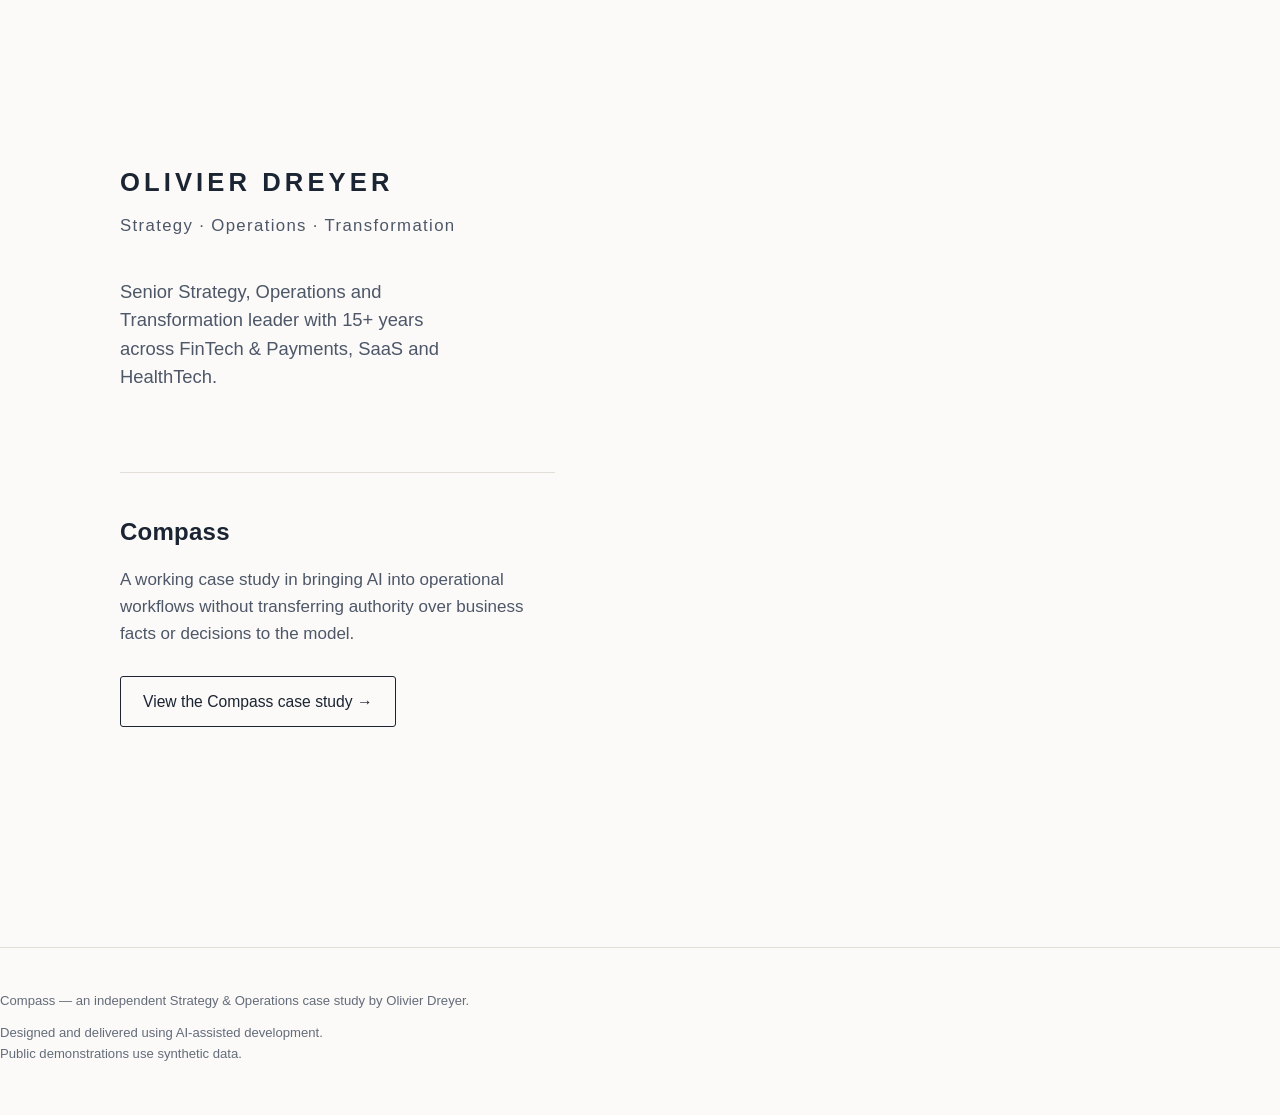
==== index.html @ e80fda0a "Publish initial Olivier Dreyer professional site Adds the publication-ready static professional site" ====
<!DOCTYPE html>
<html lang="en">
<head>
<meta charset="utf-8">
<meta name="viewport" content="width=device-width, initial-scale=1">
<meta name="robots" content="noindex, nofollow, noarchive">
<title>Olivier Dreyer | Strategy, Operations &amp; Transformation</title>
<meta name="description" content="Senior Strategy, Operations and Transformation leader with 15+ years across FinTech &amp; Payments, SaaS and HealthTech.">
<link rel="stylesheet" href="assets/css/site.css">
</head>
<body>

<a class="skip-link" href="#main">Skip to main content</a>

<main id="main" class="page">

  <section class="intro-block">
    <h1 class="identity-name">Olivier Dreyer</h1>
    <p class="identity-role">Strategy &middot; Operations &middot; Transformation</p>
    <p class="intro-line">
      Senior Strategy, Operations and Transformation leader with 15+ years across
      FinTech &amp; Payments, SaaS and HealthTech.
    </p>
  </section>

  <section class="case-link-block">
    <h2 class="case-link-title">Compass</h2>
    <p class="case-link-note">
      A working case study in bringing AI into operational workflows without
      transferring authority over business facts or decisions to the model.
    </p>
    <p class="case-link-action">
      <a class="button-link" href="/compass/">View the Compass case study &rarr;</a>
    </p>
  </section>

</main>

<footer class="site-footer">
  <div class="site-footer-inner">
    <p>Compass &mdash; an independent Strategy &amp; Operations case study by Olivier Dreyer.</p>
    <p>Designed and delivered using AI-assisted development.<br>Public demonstrations use synthetic data.</p>
  </div>
</footer>

</body>
</html>
---- assets/css/site.css ----
/* ==========================================================================
   Olivier Dreyer — professional site
   Static CSS only. System fonts, no external resources, no animation.
   ========================================================================== */

:root {
  --paper: #fbfaf8;
  --paper-soft: #f4f2ee;
  --ink: #1b2432;
  --ink-soft: #4d5768;
  /* Darkened from #6f7887 to clear WCAG AA (4.5:1) against --paper.
     It carries small body text: disclosures, counts and quiet annotations. */
  --ink-faint: #646c7a;
  --line: #e3dfd8;
  --line-strong: #cfc9bf;

  --blue: #2f5d8f;
  --blue-soft: #eaf0f7;
  --green: #2f6b52;
  --warm: #8a5a33;

  --focus: #1b2432;
  --shell: 1120px;
  --gutter: 40px;
}

*,
*::before,
*::after { box-sizing: border-box; }

html { -webkit-text-size-adjust: 100%; }

body {
  margin: 0;
  background: var(--paper);
  color: var(--ink);
  font-family: -apple-system, BlinkMacSystemFont, "Segoe UI", Roboto,
    "Helvetica Neue", Arial, "Noto Sans", sans-serif;
  font-size: 17px;
  line-height: 1.6;
  -webkit-font-smoothing: antialiased;
  text-rendering: optimizeLegibility;
}

.shell {
  max-width: var(--shell);
  margin: 0 auto;
  padding: 0 var(--gutter);
}

/* ---------- Accessibility helpers --------------------------------------- */

.skip-link {
  position: absolute;
  left: -9999px;
  top: 0;
  background: var(--ink);
  color: #fff;
  padding: 12px 18px;
  text-decoration: none;
  font-size: 0.9rem;
  z-index: 10;
}

.skip-link:focus { left: 0; }

:focus-visible {
  outline: 2px solid var(--focus);
  outline-offset: 3px;
}

@media (prefers-reduced-motion: reduce) {
  *,
  *::before,
  *::after {
    animation-duration: 0.001ms !important;
    animation-iteration-count: 1 !important;
    transition-duration: 0.001ms !important;
    scroll-behavior: auto !important;
  }
}
/* ---------- Root page ---------------------------------------------------- */

/* Root page. The h1 carries the name; the role line sits beneath it. */
.identity-name {
  margin: 0;
  font-size: 1.6rem;
  font-weight: 600;
  letter-spacing: 0.16em;
  text-transform: uppercase;
}

.identity-role {
  margin: 0.6rem 0 0;
  font-size: 1.05rem;
  font-weight: 400;
  letter-spacing: 0.08em;
  color: var(--ink-soft);
}

.intro-line {
  margin: 2.4rem 0 0;
  max-width: 34ch;
  font-size: 1.15rem;
  line-height: 1.55;
  color: var(--ink-soft);
}

.page {
  max-width: var(--shell);
  margin: 0 auto;
  padding: 18vh var(--gutter) 12vh;
}

.case-link-block {
  margin-top: 5rem;
  padding-top: 2.5rem;
  border-top: 1px solid var(--line);
  max-width: 46ch;
}

.case-link-title {
  margin: 0;
  font-size: 1.5rem;
  font-weight: 600;
  letter-spacing: 0.01em;
}

.case-link-note {
  margin: 0.9rem 0 0;
  color: var(--ink-soft);
}

.case-link-action { margin: 1.8rem 0 0; }

.button-link {
  display: inline-block;
  padding: 12px 22px;
  border: 1px solid var(--ink);
  border-radius: 3px;
  color: var(--ink);
  background: transparent;
  font-size: 0.98rem;
  font-weight: 500;
  text-decoration: none;
}

.button-link:hover {
  background: var(--ink);
  color: #fff;
}

/* ---------- 404 ------------------------------------------------------------ */

.notfound {
  max-width: 44ch;
}

.notfound-heading {
  margin: 0;
  font-size: 1.6rem;
  font-weight: 600;
  letter-spacing: 0.01em;
}

.notfound-text {
  margin: 1rem 0 0;
  color: var(--ink-soft);
}

.notfound-action { margin: 2.2rem 0 0; }

/* ---------- Compass: masthead ------------------------------------------- */

.masthead { padding: 2.3rem 0 0; }

.masthead-name {
  margin: 0;
  font-size: 1.05rem;
  font-weight: 600;
  letter-spacing: 0.22em;
  text-transform: uppercase;
}

.masthead-role {
  margin: 0.55rem 0 0;
  font-size: 0.82rem;
  font-weight: 500;
  letter-spacing: 0.18em;
  text-transform: uppercase;
  color: var(--ink-faint);
}

/* ---------- Compass: hero ------------------------------------------------ */

.hero {
  padding: 3rem 0 3rem;
  border-bottom: 1px solid var(--line);
  max-width: 60rem;
}

.hero-heading {
  margin: 0;
  font-size: clamp(2.05rem, 4.6vw, 3.35rem);
  line-height: 1.12;
  font-weight: 600;
  letter-spacing: -0.015em;
}

.hero-heading-line { display: block; }

.hero-intro {
  margin: 1.5rem 0 0;
  max-width: 44ch;
  font-size: 1.12rem;
  line-height: 1.65;
  color: var(--ink-soft);
}

.hero-credential {
  margin: 1.15rem 0 0;
  font-size: 0.92rem;
  letter-spacing: 0.02em;
  color: var(--ink-faint);
}

/* ---------- Section headings -------------------------------------------- */

.section-heading {
  margin: 0 0 1.8rem;
  font-size: 0.78rem;
  font-weight: 600;
  letter-spacing: 0.2em;
  text-transform: uppercase;
  color: var(--ink-faint);
}

/* ---------- Operating model --------------------------------------------- */

.model { padding: 2.8rem 0 0; }

.flow {
  list-style: none;
  margin: 0;
  padding: 0;
  display: grid;
  grid-template-columns: 1fr auto 1fr auto 1fr auto 1fr;
  align-items: start;
  gap: 0 1.4rem;
}

.flow-stage {
  border-top: 2px solid var(--line-strong);
  padding-top: 1.6rem;
}

.flow-stage[data-tone="evidence"] { border-top-color: var(--blue); }
.flow-stage[data-tone="action"]    { border-top-color: var(--green); }
.flow-stage[data-tone="human"]     { border-top-color: var(--warm); }

.flow-icon {
  display: block;
  height: 30px;
  color: var(--ink-soft);
}

.flow-stage[data-tone="evidence"] .flow-icon,
.flow-stage[data-tone="ai"] .flow-icon { color: var(--blue); }
.flow-stage[data-tone="human"] .flow-icon { color: var(--warm); }
.flow-stage[data-tone="action"] .flow-icon { color: var(--green); }

.flow-arrow {
  align-self: start;
  padding-top: 1.72rem;
  color: var(--line-strong);
  display: flex;
}

.flow-name {
  margin: 0.9rem 0 0;
  font-size: 1.02rem;
  font-weight: 600;
  letter-spacing: 0.01em;
}

.flow-text {
  margin: 0.4rem 0 0;
  font-size: 0.92rem;
  line-height: 1.5;
  color: var(--ink-soft);
  max-width: 22ch;
}

.model-note {
  margin: 2.6rem 0 0;
  padding-top: 1.4rem;
  border-top: 1px solid var(--line);
  font-size: 0.95rem;
  color: var(--ink-soft);
  max-width: 56ch;
}

/* ---------- Proof signals ----------------------------------------------- */

.proof { padding: 4.6rem 0 0; }

.proof-list {
  list-style: none;
  margin: 0;
  padding: 0;
  display: grid;
  grid-template-columns: repeat(3, 1fr);
  gap: 0 2.6rem;
}

/* Fine rule per column, not a card. Evidence, not features. */
.proof-item {
  border-top: 1px solid var(--line-strong);
  padding-top: 1.2rem;
}

.proof-name {
  margin: 0;
  font-size: 1.02rem;
  font-weight: 600;
  letter-spacing: 0.01em;
}

.proof-text {
  margin: 0.55rem 0 0;
  font-size: 0.93rem;
  line-height: 1.55;
  color: var(--ink-soft);
  max-width: 30ch;
}

/* ---------- Governance callout ------------------------------------------ */

/* First substantial block after the operating model: concrete evidence,
   ahead of the abstract summary. */
.governance { padding: 4.2rem 0 0; }

/* Executive callout: quiet blue-tinted panel with a fine left rule.
   Deliberately not styled as an alert, warning or error state. */
.governance-quote {
  margin: 0;
  padding: 1.9rem 2.1rem;
  background: var(--blue-soft);
  border-left: 2px solid var(--blue);
  border-radius: 0 3px 3px 0;
  max-width: 58rem;
}

.governance-quote p {
  margin: 0;
  font-size: 1.16rem;
  line-height: 1.55;
  font-weight: 500;
  color: var(--ink);
}

.governance-note {
  margin: 1.1rem 0 0;
  padding-left: 2.2rem;
  font-size: 0.9rem;
  color: var(--ink-soft);
  max-width: 58ch;
}

/* ---------- CTA ------------------------------------------------------------ */

/* Quiet finish to the sequence. No heading, no button. */
.cta { padding: 4rem 0 0; }

.cta-action { margin: 0; }

/* Understated invitation to read on. Not a product call to action. */
.text-link {
  color: var(--ink);
  font-size: 1.06rem;
  font-weight: 500;
  text-decoration: underline;
  text-decoration-color: var(--line-strong);
  text-underline-offset: 6px;
  text-decoration-thickness: 1px;
}

.text-link:hover {
  text-decoration-color: var(--ink);
}

.text-link:focus-visible {
  outline: 2px solid var(--focus);
  outline-offset: 4px;
}

/* ---------- Case study: shared ------------------------------------------- */

.case-study {
  margin: 5rem 0 0;
  padding-top: 3.4rem;
  border-top: 1px solid var(--line);
  scroll-margin-top: 2rem;
}

.case-intro { max-width: 60ch; }

.case-intro .section-heading { margin-bottom: 1.4rem; }

.case-intro-text {
  margin: 0;
  font-size: 1.02rem;
  line-height: 1.65;
  color: var(--ink-soft);
}

.story { padding: 5.5rem 0 0; }

.story-intro {
  margin: 0 0 3rem;
  max-width: 66ch;
  font-size: 1.06rem;
  line-height: 1.65;
  color: var(--ink-soft);
}

.story-closing {
  margin: 3rem 0 0;
  padding-top: 1.8rem;
  border-top: 1px solid var(--line);
  max-width: 60ch;
  font-size: 1.08rem;
  line-height: 1.6;
  font-weight: 500;
}

/* Small, quiet provenance note. Deliberately understated. */
.disclosure {
  margin: 1.6rem 0 0;
  font-size: 0.82rem;
  line-height: 1.55;
  color: var(--ink-faint);
  max-width: 56ch;
}

.caveat {
  margin: 3rem 0 0;
  padding-left: 1.1rem;
  border-left: 2px solid var(--line-strong);
  font-size: 0.92rem;
  line-height: 1.6;
  color: var(--ink-soft);
  max-width: 62ch;
}

/* ---------- Story 1: four-stage journey ---------------------------------- */

.journey {
  list-style: none;
  margin: 0;
  padding: 0;
  display: grid;
  grid-template-columns: repeat(4, 1fr);
  gap: 0 1.9rem;
}

.journey-stage {
  border-top: 2px solid var(--line-strong);
  padding-top: 1.3rem;
}

.journey-stage[data-tone="system"]   { border-top-color: var(--line-strong); }
.journey-stage[data-tone="ai"]       { border-top-color: var(--blue); }
.journey-stage[data-tone="human"]    { border-top-color: var(--warm); }
.journey-stage[data-tone="governed"] { border-top-color: var(--green); }

.journey-name {
  margin: 0;
  font-size: 1rem;
  font-weight: 600;
  letter-spacing: 0.01em;
}

.journey-stage[data-tone="ai"] .journey-name       { color: var(--blue); }
.journey-stage[data-tone="human"] .journey-name    { color: var(--warm); }
.journey-stage[data-tone="governed"] .journey-name { color: var(--green); }

.journey-status {
  margin: 0.7rem 0 0;
  font-size: 0.86rem;
  line-height: 1.45;
  color: var(--ink);
}

/* Status chip for the policy-validation note. Outline only, no fill. */
.journey-status-tag {
  display: inline-block;
  margin-top: 0.45rem;
  padding: 2px 8px;
  border: 1px solid var(--line-strong);
  border-radius: 3px;
  font-size: 0.8rem;
  color: var(--ink-soft);
}

.journey-text {
  margin: 0.8rem 0 0;
  font-size: 0.9rem;
  line-height: 1.55;
  color: var(--ink-soft);
  max-width: 30ch;
}
/* ---------- Story 2: simplified process representation --------------------- */

.process {
  padding: 2rem 0 0;
  border-top: 1px solid var(--line);
}

.process-row {
  display: flex;
  align-items: center;
  justify-content: center;
  flex-wrap: wrap;
  gap: 0.9rem;
}

/* Nodes are text-only. No window chrome, no dashboard styling. */
.node {
  display: inline-block;
  padding: 0.62rem 1.05rem;
  border: 1px solid var(--line-strong);
  border-radius: 3px;
  background: transparent;
  font-size: 0.92rem;
  font-weight: 500;
  line-height: 1.35;
  text-align: center;
  color: var(--ink);
}

.node-system   { border-color: var(--line-strong); }
.node-ai       { border-color: var(--blue); color: var(--blue); }
.node-human    { border-color: var(--warm); color: var(--warm); }
.node-recorded { border-color: var(--green); color: var(--green); }

/* Connector: a short rule with an arrowhead. Decorative only. */
.link-arrow {
  position: relative;
  display: inline-block;
  width: 2.1rem;
  height: 1px;
  background: var(--line-strong);
}

.link-arrow::after {
  content: "";
  position: absolute;
  right: 0;
  top: -3px;
  border-left: 6px solid var(--line-strong);
  border-top: 3.5px solid transparent;
  border-bottom: 3.5px solid transparent;
}

/* Escalation loop, kept as a quiet labelled annotation rather than a drawn arc. */
.process-loop {
  display: flex;
  align-items: center;
  justify-content: center;
  gap: 0.5rem;
  margin: 1.1rem 0 0;
  font-size: 0.85rem;
  color: var(--ink-faint);
  text-align: center;
}

.loop-glyph {
  font-size: 1rem;
  line-height: 1;
  color: var(--blue);
}

/* Vertical stem joining the proposal to its human branches. */
.branch-stem {
  display: block;
  width: 1px;
  height: 1.5rem;
  margin: 1.6rem auto 0;
  background: var(--line-strong);
}

/* Outcomes. Accepted and edited+accepted converge on Recorded; rejection
   terminates separately. Three equal columns keep every node centred beneath
   the flow above, and the merge spans only the two accepted columns. */
.outcomes {
  display: grid;
  grid-template-columns: repeat(3, minmax(0, 1fr));
  gap: 0 1.6rem;
}

.outcome-row {
  grid-row: 1;
  text-align: center;
}

/* Convergence: legs drop from each accepted node onto a shared rule, which
   then drops once to Recorded. Legs sit on each node's centre line. */
.outcome-merge {
  position: relative;
  grid-column: 1 / 3;
  grid-row: 2;
  height: 2.4rem;
  margin-top: 1.1rem;
}

.merge-leg {
  position: absolute;
  top: 0;
  width: 1px;
  height: 1.2rem;
  background: var(--line-strong);
}

.merge-leg:first-child { left: calc((100% - 1.6rem) / 4); }
.merge-leg:last-child  { right: calc((100% - 1.6rem) / 4); }

.outcome-merge::before {
  content: "";
  position: absolute;
  top: 1.2rem;
  left: calc((100% - 1.6rem) / 4);
  right: calc((100% - 1.6rem) / 4);
  height: 1px;
  background: var(--line-strong);
}

.outcome-merge::after {
  content: "";
  position: absolute;
  top: 1.2rem;
  left: 50%;
  width: 1px;
  height: 1.2rem;
  background: var(--line-strong);
}

.outcome-result {
  grid-column: 1 / 3;
  grid-row: 3;
  text-align: center;
}

/* Termination: the rejected path stops at a bar in the third column rather
   than joining the recorded state. It occupies the same rows as the merge so
   it does not stretch row 1 and displace the accepted nodes. */
.outcome-end {
  grid-column: 3;
  grid-row: 2 / 4;
  position: relative;
  padding-top: 1.1rem;
}

.outcome-stop {
  position: absolute;
  top: 1.1rem;
  left: 50%;
  width: 1px;
  height: 1.3rem;
  background: var(--line-strong);
}

.outcome-stop::after {
  content: "";
  position: absolute;
  bottom: 0;
  left: 50%;
  width: 2.6rem;
  height: 1px;
  transform: translateX(-50%);
  background: var(--line-strong);
}

.outcome-end::after {
  content: "Path ends";
  position: absolute;
  top: 2.7rem;
  left: 50%;
  transform: translateX(-50%);
  font-size: 0.85rem;
  white-space: nowrap;
  color: var(--ink-faint);
}

/* Per-item consequence text is a mobile affordance; the desktop merge and
   terminator already carry it. */
.outcome-effect,
.outcome-arrow {
  display: none;
}

/* Counts stay subordinate: one quiet line, not KPI cards. */
.process-counts {
  margin: 1.8rem 0 0;
  font-size: 0.88rem;
  letter-spacing: 0.01em;
  color: var(--ink-faint);
  text-align: center;
}

/* ---------- Story 2: insights --------------------------------------------- */

.insights {
  display: grid;
  grid-template-columns: repeat(3, 1fr);
  gap: 2.4rem;
  margin-top: 4rem;
}

.insight {
  border-top: 1px solid var(--line-strong);
  padding-top: 1.2rem;
}

.insight-name {
  margin: 0;
  font-size: 0.98rem;
  font-weight: 600;
  letter-spacing: 0.01em;
}

.insight-text {
  margin: 0.5rem 0 0;
  font-size: 0.9rem;
  line-height: 1.55;
  color: var(--ink-soft);
  max-width: 32ch;
}

/* ---------- Footer ------------------------------------------------------ */

.site-footer {
  margin-top: 7rem;
  border-top: 1px solid var(--line);
  background: var(--paper);
}

.site-footer-inner {
  padding-top: 2.6rem;
  padding-bottom: 3.2rem;
}

.site-footer p {
  margin: 0 0 0.7rem;
  font-size: 0.82rem;
  line-height: 1.6;
  color: var(--ink-faint);
}

.site-footer p:last-child { margin-bottom: 0; }
/* ---------- Responsive --------------------------------------------------- */

@media (max-width: 900px) {
  :root { --gutter: 32px; }

  /* Preserve the established mobile rhythm; the pacing gain is desktop-only. */
  .hero-intro { margin-top: 2rem; }

  .hero-credential { margin-top: 1.5rem; }

  .section-heading { margin-bottom: 2.2rem; }

  .flow {
    grid-template-columns: 1fr;
    gap: 0;
  }

  .flow-stage {
    border-top: 0;
    border-left: 2px solid var(--line-strong);
    padding: 0 0 0 1.4rem;
  }

  .flow-stage[data-tone="evidence"] { border-left-color: var(--blue); }
  .flow-stage[data-tone="human"]     { border-left-color: var(--warm); }
  .flow-stage[data-tone="action"]    { border-left-color: var(--green); }

  .flow-icon { height: 26px; }

  .flow-text { max-width: 34ch; }

  .flow-arrow {
    padding: 0.7rem 0 0.7rem 1.4rem;
    transform: rotate(90deg);
    transform-origin: left center;
    width: 20px;
    height: 20px;
  }

  .proof-list {
    grid-template-columns: 1fr;
    gap: 1.9rem;
  }

  .proof-text { max-width: 44ch; }

  /* ---------- Phase 3: responsive ---------------------------------------- */

  .journey {
    grid-template-columns: repeat(2, 1fr);
    gap: 2.4rem 1.9rem;
  }

  .journey-text { max-width: 34ch; }

  .outcomes,
  .insights {
    grid-template-columns: 1fr;
    gap: 2rem;
  }

  .insight-text { max-width: 44ch; }

  .story { padding-top: 4.5rem; }
}

@media (max-width: 560px) {
  :root { --gutter: 22px; }

  body { font-size: 16px; }

  .masthead { padding-top: 2.2rem; }

  .hero { padding: 3rem 0; }

  .hero-heading { font-size: 1.95rem; }

  .hero-intro { font-size: 1.05rem; }

  /* Phase 1 mobile rhythm is preserved exactly. */
  .model { padding-top: 3.4rem; }

  /* Phase 2 sits slightly tighter on mobile to shorten the scroll
     to the governance example. */
  .governance { padding-top: 3rem; }

  .proof { padding-top: 3rem; }

  .cta { padding-top: 2.8rem; }

  .governance-quote { padding: 1.4rem 1.3rem; }

  .governance-quote p { font-size: 1.06rem; }

  .governance-note { padding-left: 1.5rem; }

  .journey {
    grid-template-columns: 1fr;
    gap: 2rem;
  }

  .journey-stage { padding-top: 1.1rem; }

  .journey-text { max-width: 42ch; }

  .process { padding-top: 1.6rem; }

  .process-row { gap: 0.7rem; }

  .branch-stem { height: 1.2rem; margin-top: 1.2rem; }

  /* Mobile: each outcome carries its own consequence on one line, so the
     three read as parallel results rather than sequential steps. The desktop
     convergence connector and terminator are not needed at this width. */
  .outcomes {
    grid-template-columns: 1fr;
    gap: 0.5rem;
  }

  .outcome-row {
    grid-column: 1;
    grid-row: auto;
    display: flex;
    align-items: center;
    gap: 0.7rem;
    text-align: left;
  }

  .outcome-row .node { flex: 1 1 auto; }

  .outcome-arrow {
    position: relative;
    display: block;
    flex: 0 0 auto;
    width: 1.3rem;
    height: 1px;
    background: var(--line-strong);
  }

  .outcome-arrow::after {
    content: "";
    position: absolute;
    right: 0;
    top: -3px;
    border-left: 5px solid var(--line-strong);
    border-top: 3px solid transparent;
    border-bottom: 3px solid transparent;
  }

  .outcome-row .outcome-effect {
    display: block;
    flex: 0 0 auto;
    margin-top: 0;
    font-size: 0.82rem;
    white-space: nowrap;
  }

  .outcome-row .outcome-effect[data-tone="recorded"] { color: var(--green); }

  .outcome-row[data-kind="ended"] { margin-top: 0.4rem; }

  .outcome-merge,
  .outcome-end,
  .outcome-result { display: none; }

  /* Reflow the process vertically; arrows turn downward. */
  .process-row {
    flex-direction: column;
    align-items: stretch;
    gap: 0;
  }

  .link-arrow {
    width: 1px;
    height: 1.4rem;
    margin: 0 auto;
    background: var(--line-strong);
  }

  .link-arrow::after {
    right: -3.5px;
    top: auto;
    bottom: 0;
    border-left: 3.5px solid transparent;
    border-right: 3.5px solid transparent;
    border-top: 6px solid var(--line-strong);
    border-bottom: 0;
  }

  .story-intro { margin-bottom: 2.4rem; }

  .story-closing { margin-top: 2.4rem; padding-top: 1.4rem; }

  .insights { margin-top: 3.2rem; }

  .caveat { margin-top: 2.4rem; }

  .site-footer { margin-top: 5rem; }
}

/* ---------- Print -------------------------------------------------------- */

@media print {
  .site-footer { margin-top: 2rem; }
}
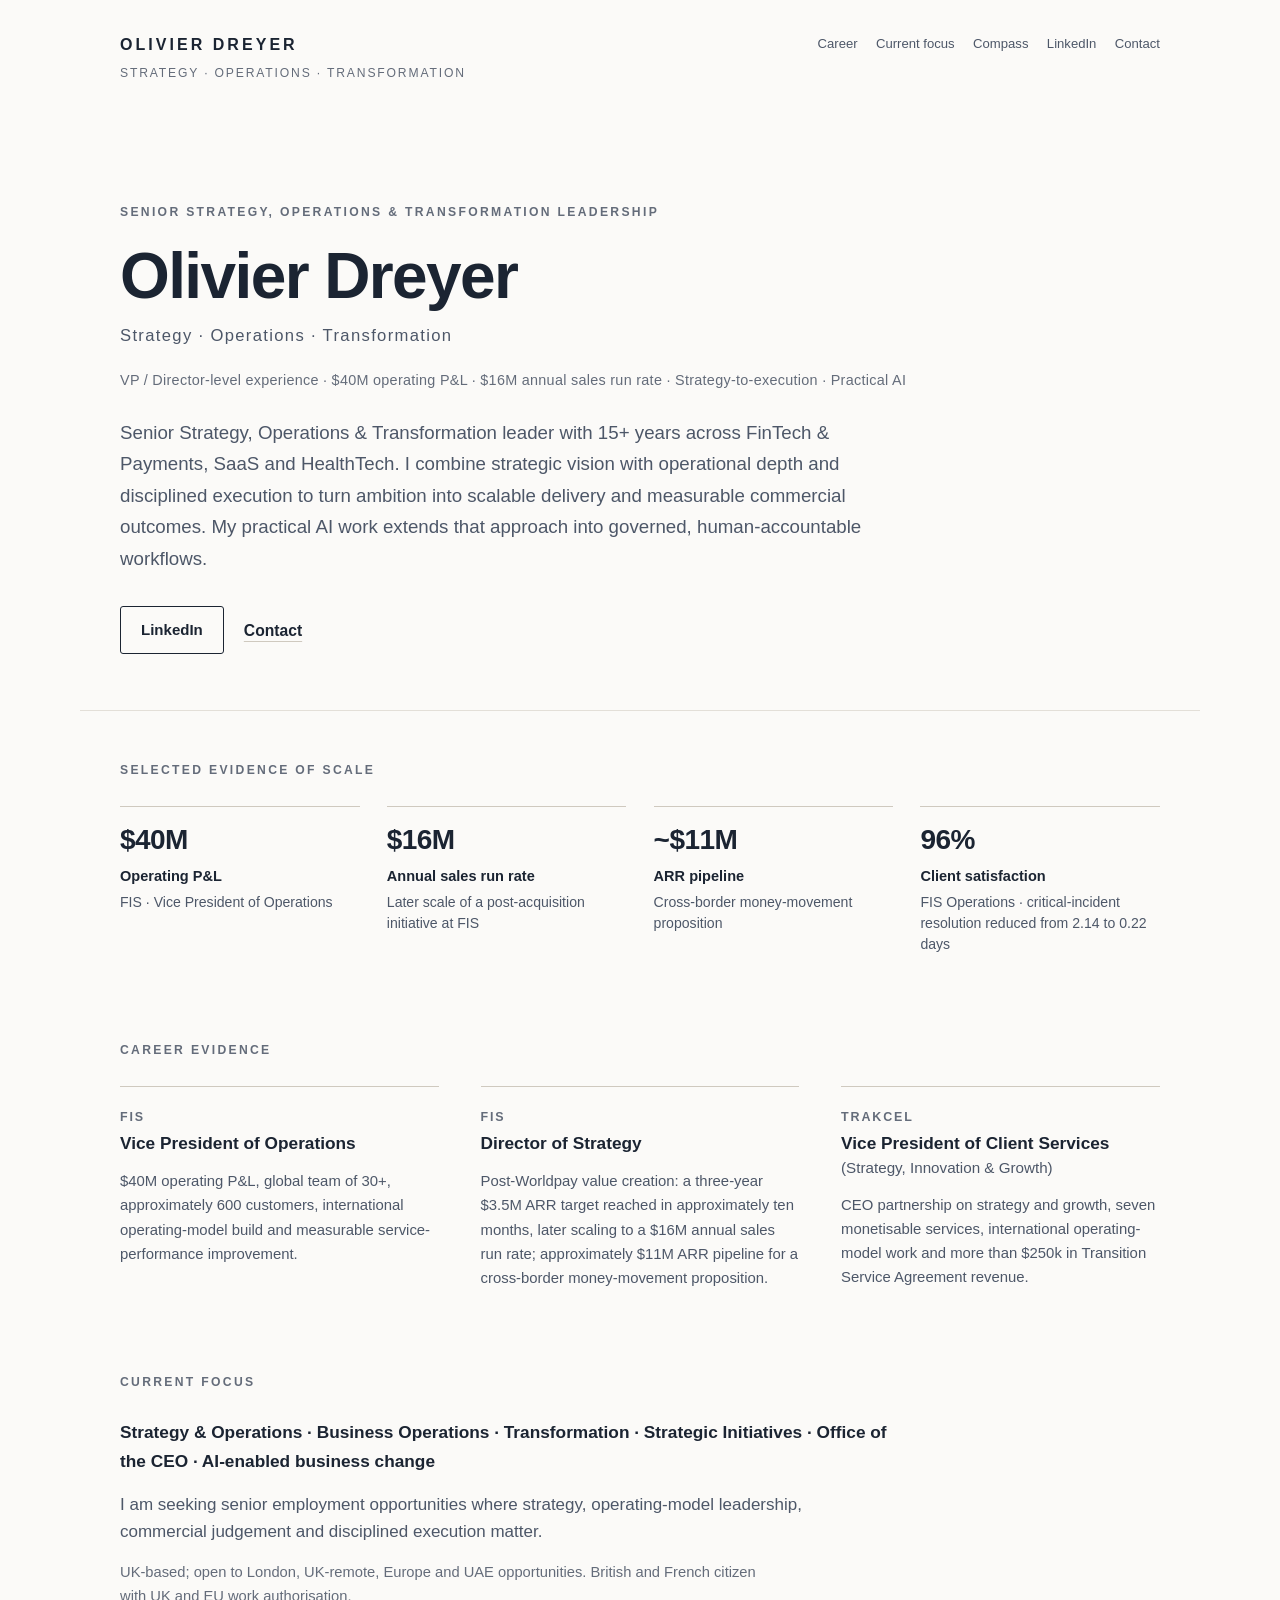
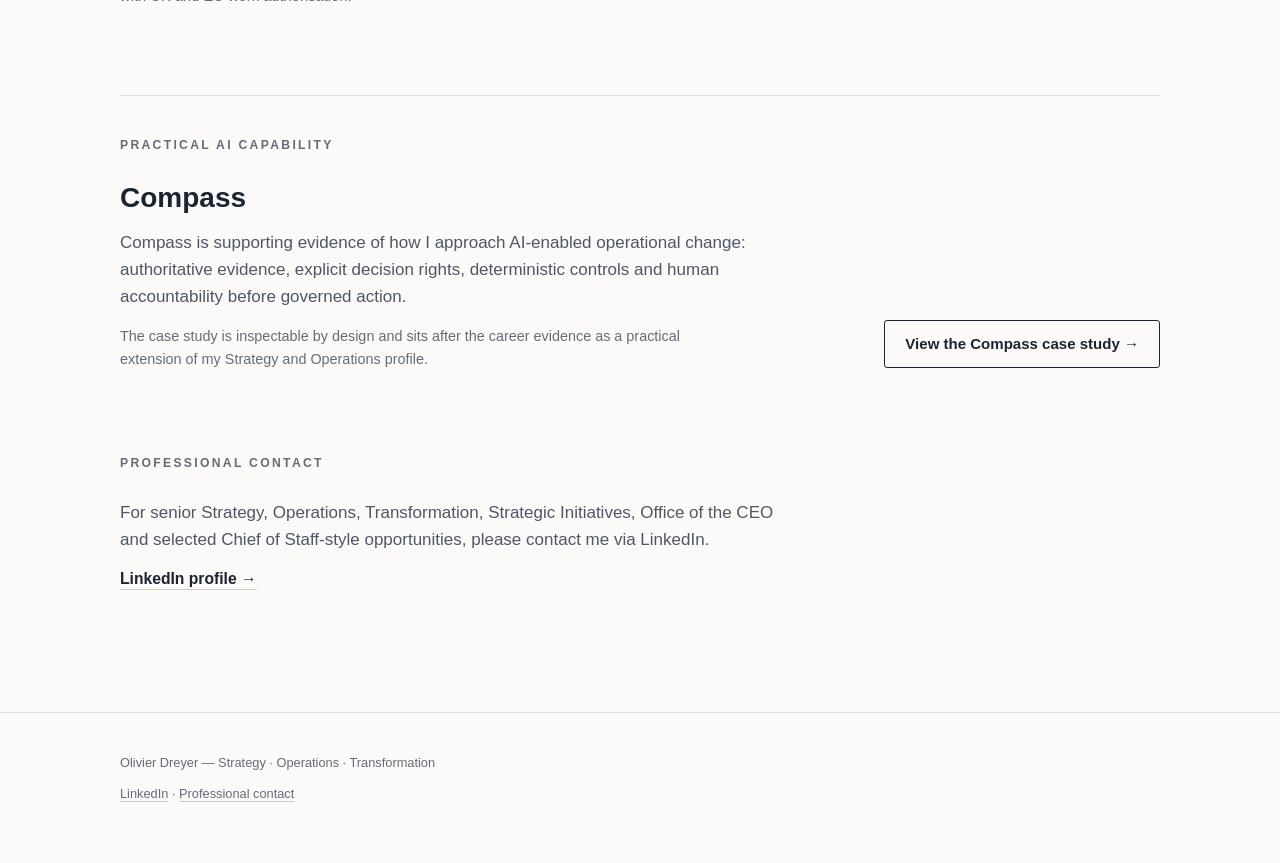
==== commit d8179d08: "Refine professional positioning and Compass case study" ====
--- a/index.html
+++ b/index.html
@@ -5,43 +5,119 @@
 <meta name="viewport" content="width=device-width, initial-scale=1">
 <meta name="robots" content="noindex, nofollow, noarchive">
 <title>Olivier Dreyer | Strategy, Operations &amp; Transformation</title>
-<meta name="description" content="Senior Strategy, Operations and Transformation leader with 15+ years across FinTech &amp; Payments, SaaS and HealthTech.">
+<meta name="description" content="Senior Strategy, Operations and Transformation leader with 15+ years across FinTech &amp; Payments, SaaS and HealthTech, with practical AI capability as a supporting differentiator.">
 <link rel="stylesheet" href="assets/css/site.css">
 </head>
 <body>
 
 <a class="skip-link" href="#main">Skip to main content</a>
 
-<main id="main" class="page">
+<header class="site-header">
+  <div class="shell site-header-inner">
+    <a class="brand" href="/" aria-label="Olivier Dreyer home">
+      <span class="brand-name">Olivier Dreyer</span>
+      <span class="brand-role">Strategy &middot; Operations &middot; Transformation</span>
+    </a>
+    <nav class="site-nav" aria-label="Primary navigation">
+      <a href="#career">Career</a>
+      <a href="#focus">Current focus</a>
+      <a href="/compass/">Compass</a>
+      <a href="https://www.linkedin.com/in/olivier-dreyer/">LinkedIn</a>
+      <a href="#contact">Contact</a>
+    </nav>
+  </div>
+</header>
 
-  <section class="intro-block">
-    <h1 class="identity-name">Olivier Dreyer</h1>
-    <p class="identity-role">Strategy &middot; Operations &middot; Transformation</p>
-    <p class="intro-line">
-      Senior Strategy, Operations and Transformation leader with 15+ years across
-      FinTech &amp; Payments, SaaS and HealthTech.
+<main id="main">
+  <section class="home-hero shell" aria-labelledby="home-heading">
+    <p class="eyebrow">Senior Strategy, Operations &amp; Transformation leadership</p>
+    <h1 id="home-heading" class="home-heading">Olivier Dreyer</h1>
+    <p class="home-role">Strategy &middot; Operations &middot; Transformation</p>
+    <p class="home-level">VP / Director-level experience &middot; $40M operating P&amp;L &middot; $16M annual sales run rate &middot; Strategy-to-execution &middot; Practical AI</p>
+    <p class="home-lead">
+      Senior Strategy, Operations &amp; Transformation leader with 15+ years across FinTech &amp; Payments, SaaS and HealthTech. I combine strategic vision with operational depth and disciplined execution to turn ambition into scalable delivery and measurable commercial outcomes. My practical AI work extends that approach into governed, human-accountable workflows.
     </p>
+    <div class="home-actions" aria-label="Professional links">
+      <a class="button-link" href="https://www.linkedin.com/in/olivier-dreyer/">LinkedIn</a>
+      <a class="text-link" href="#contact">Contact</a>
+    </div>
   </section>
 
-  <section class="case-link-block">
-    <h2 class="case-link-title">Compass</h2>
-    <p class="case-link-note">
-      A working case study in bringing AI into operational workflows without
-      transferring authority over business facts or decisions to the model.
-    </p>
-    <p class="case-link-action">
-      <a class="button-link" href="/compass/">View the Compass case study &rarr;</a>
-    </p>
+  <section class="evidence shell" aria-labelledby="evidence-heading">
+    <h2 id="evidence-heading" class="section-heading">Selected evidence of scale</h2>
+    <dl class="evidence-strip">
+      <div class="evidence-item">
+        <dt>$40M</dt>
+        <dd><strong>Operating P&amp;L</strong><span>FIS &middot; Vice President of Operations</span></dd>
+      </div>
+      <div class="evidence-item">
+        <dt>$16M</dt>
+        <dd><strong>Annual sales run rate</strong><span>Later scale of a post-acquisition initiative at FIS</span></dd>
+      </div>
+      <div class="evidence-item">
+        <dt>~$11M</dt>
+        <dd><strong>ARR pipeline</strong><span>Cross-border money-movement proposition</span></dd>
+      </div>
+      <div class="evidence-item">
+        <dt>96%</dt>
+        <dd><strong>Client satisfaction</strong><span>FIS Operations · critical-incident resolution reduced from 2.14 to 0.22 days</span></dd>
+      </div>
+    </dl>
   </section>
 
+  <section id="career" class="career shell" aria-labelledby="career-heading">
+    <h2 id="career-heading" class="section-heading">Career evidence</h2>
+    <div class="career-grid">
+      <article class="career-block">
+        <p class="career-company">FIS</p>
+        <h3>Vice President of Operations</h3>
+        <p>$40M operating P&amp;L, global team of 30+, approximately 600 customers, international operating-model build and measurable service-performance improvement.</p>
+      </article>
+      <article class="career-block">
+        <p class="career-company">FIS</p>
+        <h3>Director of Strategy</h3>
+        <p>Post-Worldpay value creation: a three-year $3.5M ARR target reached in approximately ten months, later scaling to a $16M annual sales run rate; approximately $11M ARR pipeline for a cross-border money-movement proposition.</p>
+      </article>
+      <article class="career-block">
+        <p class="career-company">TrakCel</p>
+        <h3>Vice President of Client Services <span>(Strategy, Innovation &amp; Growth)</span></h3>
+        <p>CEO partnership on strategy and growth, seven monetisable services, international operating-model work and more than $250k in Transition Service Agreement revenue.</p>
+      </article>
+    </div>
+  </section>
+
+  <section id="focus" class="focus shell" aria-labelledby="focus-heading">
+    <h2 id="focus-heading" class="section-heading">Current focus</h2>
+    <p class="focus-line">Strategy &amp; Operations &middot; Business Operations &middot; Transformation &middot; Strategic Initiatives &middot; Office of the CEO &middot; AI-enabled business change</p>
+    <p class="focus-copy">I am seeking senior employment opportunities where strategy, operating-model leadership, commercial judgement and disciplined execution matter.</p>
+    <p class="location-line">UK-based; open to London, UK-remote, Europe and UAE opportunities. British and French citizen with UK and EU work authorisation.</p>
+  </section>
+
+  <section class="compass-card shell" aria-labelledby="compass-card-heading">
+    <div class="compass-card-inner">
+      <div>
+        <p class="eyebrow">Practical AI capability</p>
+        <h2 id="compass-card-heading">Compass</h2>
+        <p>Compass is supporting evidence of how I approach AI-enabled operational change: authoritative evidence, explicit decision rights, deterministic controls and human accountability before governed action.</p>
+        <p class="compass-card-note">The case study is inspectable by design and sits after the career evidence as a practical extension of my Strategy and Operations profile.</p>
+      </div>
+      <p class="compass-card-action"><a class="button-link" href="/compass/">View the Compass case study &rarr;</a></p>
+    </div>
+  </section>
+
+  <section id="contact" class="contact shell" aria-labelledby="contact-heading">
+    <h2 id="contact-heading" class="section-heading">Professional contact</h2>
+    <p>For senior Strategy, Operations, Transformation, Strategic Initiatives, Office of the CEO and selected Chief of Staff-style opportunities, please contact me via LinkedIn.</p>
+    <p><a class="text-link" href="https://www.linkedin.com/in/olivier-dreyer/">LinkedIn profile &rarr;</a></p>
+  </section>
 </main>
 
 <footer class="site-footer">
-  <div class="site-footer-inner">
-    <p>Compass &mdash; an independent Strategy &amp; Operations case study by Olivier Dreyer.</p>
-    <p>Designed and delivered using AI-assisted development.<br>Public demonstrations use synthetic data.</p>
+  <div class="shell site-footer-inner">
+    <p>Olivier Dreyer &mdash; Strategy &middot; Operations &middot; Transformation</p>
+    <p><a href="https://www.linkedin.com/in/olivier-dreyer/">LinkedIn</a> &middot; <a href="#contact">Professional contact</a></p>
   </div>
 </footer>
 
 </body>
-</html>+</html>
--- a/assets/css/site.css
+++ b/assets/css/site.css
@@ -1,965 +1,231 @@
-/* ==========================================================================
-   Olivier Dreyer — professional site
-   Static CSS only. System fonts, no external resources, no animation.
-   ========================================================================== */
-
+/* Olivier Dreyer — professional site. Static CSS only. */
 :root {
-  --paper: #fbfaf8;
-  --paper-soft: #f4f2ee;
-  --ink: #1b2432;
-  --ink-soft: #4d5768;
-  /* Darkened from #6f7887 to clear WCAG AA (4.5:1) against --paper.
-     It carries small body text: disclosures, counts and quiet annotations. */
-  --ink-faint: #646c7a;
-  --line: #e3dfd8;
-  --line-strong: #cfc9bf;
-
-  --blue: #2f5d8f;
-  --blue-soft: #eaf0f7;
-  --green: #2f6b52;
-  --warm: #8a5a33;
-
-  --focus: #1b2432;
-  --shell: 1120px;
-  --gutter: 40px;
-}
-
-*,
-*::before,
-*::after { box-sizing: border-box; }
-
-html { -webkit-text-size-adjust: 100%; }
-
-body {
-  margin: 0;
-  background: var(--paper);
-  color: var(--ink);
-  font-family: -apple-system, BlinkMacSystemFont, "Segoe UI", Roboto,
-    "Helvetica Neue", Arial, "Noto Sans", sans-serif;
-  font-size: 17px;
-  line-height: 1.6;
-  -webkit-font-smoothing: antialiased;
-  text-rendering: optimizeLegibility;
-}
-
-.shell {
-  max-width: var(--shell);
-  margin: 0 auto;
-  padding: 0 var(--gutter);
-}
-
-/* ---------- Accessibility helpers --------------------------------------- */
-
-.skip-link {
-  position: absolute;
-  left: -9999px;
-  top: 0;
-  background: var(--ink);
-  color: #fff;
-  padding: 12px 18px;
-  text-decoration: none;
-  font-size: 0.9rem;
-  z-index: 10;
-}
-
-.skip-link:focus { left: 0; }
-
-:focus-visible {
-  outline: 2px solid var(--focus);
-  outline-offset: 3px;
-}
-
-@media (prefers-reduced-motion: reduce) {
-  *,
-  *::before,
-  *::after {
-    animation-duration: 0.001ms !important;
-    animation-iteration-count: 1 !important;
-    transition-duration: 0.001ms !important;
-    scroll-behavior: auto !important;
-  }
-}
-/* ---------- Root page ---------------------------------------------------- */
-
-/* Root page. The h1 carries the name; the role line sits beneath it. */
-.identity-name {
-  margin: 0;
-  font-size: 1.6rem;
-  font-weight: 600;
-  letter-spacing: 0.16em;
-  text-transform: uppercase;
-}
-
-.identity-role {
-  margin: 0.6rem 0 0;
-  font-size: 1.05rem;
-  font-weight: 400;
-  letter-spacing: 0.08em;
-  color: var(--ink-soft);
-}
-
-.intro-line {
-  margin: 2.4rem 0 0;
-  max-width: 34ch;
-  font-size: 1.15rem;
-  line-height: 1.55;
-  color: var(--ink-soft);
-}
-
-.page {
-  max-width: var(--shell);
-  margin: 0 auto;
-  padding: 18vh var(--gutter) 12vh;
-}
-
-.case-link-block {
-  margin-top: 5rem;
-  padding-top: 2.5rem;
-  border-top: 1px solid var(--line);
-  max-width: 46ch;
-}
-
-.case-link-title {
-  margin: 0;
-  font-size: 1.5rem;
-  font-weight: 600;
-  letter-spacing: 0.01em;
-}
-
-.case-link-note {
-  margin: 0.9rem 0 0;
-  color: var(--ink-soft);
-}
-
-.case-link-action { margin: 1.8rem 0 0; }
-
-.button-link {
-  display: inline-block;
-  padding: 12px 22px;
-  border: 1px solid var(--ink);
-  border-radius: 3px;
-  color: var(--ink);
-  background: transparent;
-  font-size: 0.98rem;
-  font-weight: 500;
-  text-decoration: none;
-}
-
-.button-link:hover {
-  background: var(--ink);
-  color: #fff;
-}
-
-/* ---------- 404 ------------------------------------------------------------ */
-
-.notfound {
-  max-width: 44ch;
-}
-
-.notfound-heading {
-  margin: 0;
-  font-size: 1.6rem;
-  font-weight: 600;
-  letter-spacing: 0.01em;
-}
-
-.notfound-text {
-  margin: 1rem 0 0;
-  color: var(--ink-soft);
-}
-
-.notfound-action { margin: 2.2rem 0 0; }
-
-/* ---------- Compass: masthead ------------------------------------------- */
-
-.masthead { padding: 2.3rem 0 0; }
-
-.masthead-name {
-  margin: 0;
-  font-size: 1.05rem;
-  font-weight: 600;
-  letter-spacing: 0.22em;
-  text-transform: uppercase;
-}
-
-.masthead-role {
-  margin: 0.55rem 0 0;
-  font-size: 0.82rem;
-  font-weight: 500;
-  letter-spacing: 0.18em;
-  text-transform: uppercase;
-  color: var(--ink-faint);
-}
-
-/* ---------- Compass: hero ------------------------------------------------ */
-
-.hero {
-  padding: 3rem 0 3rem;
-  border-bottom: 1px solid var(--line);
-  max-width: 60rem;
-}
-
-.hero-heading {
-  margin: 0;
-  font-size: clamp(2.05rem, 4.6vw, 3.35rem);
-  line-height: 1.12;
-  font-weight: 600;
-  letter-spacing: -0.015em;
-}
-
-.hero-heading-line { display: block; }
-
-.hero-intro {
-  margin: 1.5rem 0 0;
-  max-width: 44ch;
-  font-size: 1.12rem;
-  line-height: 1.65;
-  color: var(--ink-soft);
-}
-
-.hero-credential {
-  margin: 1.15rem 0 0;
-  font-size: 0.92rem;
-  letter-spacing: 0.02em;
-  color: var(--ink-faint);
-}
-
-/* ---------- Section headings -------------------------------------------- */
-
-.section-heading {
-  margin: 0 0 1.8rem;
-  font-size: 0.78rem;
-  font-weight: 600;
-  letter-spacing: 0.2em;
-  text-transform: uppercase;
-  color: var(--ink-faint);
-}
-
-/* ---------- Operating model --------------------------------------------- */
-
-.model { padding: 2.8rem 0 0; }
-
-.flow {
-  list-style: none;
-  margin: 0;
-  padding: 0;
-  display: grid;
-  grid-template-columns: 1fr auto 1fr auto 1fr auto 1fr;
-  align-items: start;
-  gap: 0 1.4rem;
-}
-
-.flow-stage {
-  border-top: 2px solid var(--line-strong);
-  padding-top: 1.6rem;
-}
-
-.flow-stage[data-tone="evidence"] { border-top-color: var(--blue); }
-.flow-stage[data-tone="action"]    { border-top-color: var(--green); }
-.flow-stage[data-tone="human"]     { border-top-color: var(--warm); }
-
-.flow-icon {
-  display: block;
-  height: 30px;
-  color: var(--ink-soft);
-}
-
-.flow-stage[data-tone="evidence"] .flow-icon,
-.flow-stage[data-tone="ai"] .flow-icon { color: var(--blue); }
-.flow-stage[data-tone="human"] .flow-icon { color: var(--warm); }
-.flow-stage[data-tone="action"] .flow-icon { color: var(--green); }
-
-.flow-arrow {
-  align-self: start;
-  padding-top: 1.72rem;
-  color: var(--line-strong);
-  display: flex;
-}
-
-.flow-name {
-  margin: 0.9rem 0 0;
-  font-size: 1.02rem;
-  font-weight: 600;
-  letter-spacing: 0.01em;
-}
-
-.flow-text {
-  margin: 0.4rem 0 0;
-  font-size: 0.92rem;
-  line-height: 1.5;
-  color: var(--ink-soft);
-  max-width: 22ch;
-}
-
-.model-note {
-  margin: 2.6rem 0 0;
-  padding-top: 1.4rem;
-  border-top: 1px solid var(--line);
-  font-size: 0.95rem;
-  color: var(--ink-soft);
-  max-width: 56ch;
-}
-
-/* ---------- Proof signals ----------------------------------------------- */
-
-.proof { padding: 4.6rem 0 0; }
-
-.proof-list {
-  list-style: none;
-  margin: 0;
-  padding: 0;
-  display: grid;
-  grid-template-columns: repeat(3, 1fr);
-  gap: 0 2.6rem;
-}
-
-/* Fine rule per column, not a card. Evidence, not features. */
-.proof-item {
-  border-top: 1px solid var(--line-strong);
-  padding-top: 1.2rem;
-}
-
-.proof-name {
-  margin: 0;
-  font-size: 1.02rem;
-  font-weight: 600;
-  letter-spacing: 0.01em;
-}
-
-.proof-text {
-  margin: 0.55rem 0 0;
-  font-size: 0.93rem;
-  line-height: 1.55;
-  color: var(--ink-soft);
-  max-width: 30ch;
-}
-
-/* ---------- Governance callout ------------------------------------------ */
-
-/* First substantial block after the operating model: concrete evidence,
-   ahead of the abstract summary. */
-.governance { padding: 4.2rem 0 0; }
-
-/* Executive callout: quiet blue-tinted panel with a fine left rule.
-   Deliberately not styled as an alert, warning or error state. */
-.governance-quote {
-  margin: 0;
-  padding: 1.9rem 2.1rem;
-  background: var(--blue-soft);
-  border-left: 2px solid var(--blue);
-  border-radius: 0 3px 3px 0;
-  max-width: 58rem;
-}
-
-.governance-quote p {
-  margin: 0;
-  font-size: 1.16rem;
-  line-height: 1.55;
-  font-weight: 500;
-  color: var(--ink);
-}
-
-.governance-note {
-  margin: 1.1rem 0 0;
-  padding-left: 2.2rem;
-  font-size: 0.9rem;
-  color: var(--ink-soft);
-  max-width: 58ch;
-}
-
-/* ---------- CTA ------------------------------------------------------------ */
-
-/* Quiet finish to the sequence. No heading, no button. */
-.cta { padding: 4rem 0 0; }
-
-.cta-action { margin: 0; }
-
-/* Understated invitation to read on. Not a product call to action. */
-.text-link {
-  color: var(--ink);
-  font-size: 1.06rem;
-  font-weight: 500;
-  text-decoration: underline;
-  text-decoration-color: var(--line-strong);
-  text-underline-offset: 6px;
-  text-decoration-thickness: 1px;
-}
-
-.text-link:hover {
-  text-decoration-color: var(--ink);
-}
-
-.text-link:focus-visible {
-  outline: 2px solid var(--focus);
-  outline-offset: 4px;
-}
-
-/* ---------- Case study: shared ------------------------------------------- */
-
-.case-study {
-  margin: 5rem 0 0;
-  padding-top: 3.4rem;
-  border-top: 1px solid var(--line);
-  scroll-margin-top: 2rem;
-}
-
-.case-intro { max-width: 60ch; }
-
-.case-intro .section-heading { margin-bottom: 1.4rem; }
-
-.case-intro-text {
-  margin: 0;
-  font-size: 1.02rem;
-  line-height: 1.65;
-  color: var(--ink-soft);
-}
-
-.story { padding: 5.5rem 0 0; }
-
-.story-intro {
-  margin: 0 0 3rem;
-  max-width: 66ch;
-  font-size: 1.06rem;
-  line-height: 1.65;
-  color: var(--ink-soft);
-}
-
-.story-closing {
-  margin: 3rem 0 0;
-  padding-top: 1.8rem;
-  border-top: 1px solid var(--line);
-  max-width: 60ch;
-  font-size: 1.08rem;
-  line-height: 1.6;
-  font-weight: 500;
-}
-
-/* Small, quiet provenance note. Deliberately understated. */
-.disclosure {
-  margin: 1.6rem 0 0;
-  font-size: 0.82rem;
-  line-height: 1.55;
-  color: var(--ink-faint);
-  max-width: 56ch;
-}
-
-.caveat {
-  margin: 3rem 0 0;
-  padding-left: 1.1rem;
-  border-left: 2px solid var(--line-strong);
-  font-size: 0.92rem;
-  line-height: 1.6;
-  color: var(--ink-soft);
-  max-width: 62ch;
-}
-
-/* ---------- Story 1: four-stage journey ---------------------------------- */
-
-.journey {
-  list-style: none;
-  margin: 0;
-  padding: 0;
-  display: grid;
-  grid-template-columns: repeat(4, 1fr);
-  gap: 0 1.9rem;
-}
-
-.journey-stage {
-  border-top: 2px solid var(--line-strong);
-  padding-top: 1.3rem;
-}
-
-.journey-stage[data-tone="system"]   { border-top-color: var(--line-strong); }
-.journey-stage[data-tone="ai"]       { border-top-color: var(--blue); }
-.journey-stage[data-tone="human"]    { border-top-color: var(--warm); }
-.journey-stage[data-tone="governed"] { border-top-color: var(--green); }
-
-.journey-name {
-  margin: 0;
-  font-size: 1rem;
-  font-weight: 600;
-  letter-spacing: 0.01em;
-}
-
-.journey-stage[data-tone="ai"] .journey-name       { color: var(--blue); }
-.journey-stage[data-tone="human"] .journey-name    { color: var(--warm); }
-.journey-stage[data-tone="governed"] .journey-name { color: var(--green); }
-
-.journey-status {
-  margin: 0.7rem 0 0;
-  font-size: 0.86rem;
-  line-height: 1.45;
-  color: var(--ink);
-}
-
-/* Status chip for the policy-validation note. Outline only, no fill. */
-.journey-status-tag {
-  display: inline-block;
-  margin-top: 0.45rem;
-  padding: 2px 8px;
-  border: 1px solid var(--line-strong);
-  border-radius: 3px;
-  font-size: 0.8rem;
-  color: var(--ink-soft);
-}
-
-.journey-text {
-  margin: 0.8rem 0 0;
-  font-size: 0.9rem;
-  line-height: 1.55;
-  color: var(--ink-soft);
-  max-width: 30ch;
-}
-/* ---------- Story 2: simplified process representation --------------------- */
-
-.process {
-  padding: 2rem 0 0;
-  border-top: 1px solid var(--line);
-}
-
-.process-row {
-  display: flex;
-  align-items: center;
-  justify-content: center;
-  flex-wrap: wrap;
-  gap: 0.9rem;
-}
-
-/* Nodes are text-only. No window chrome, no dashboard styling. */
-.node {
-  display: inline-block;
-  padding: 0.62rem 1.05rem;
-  border: 1px solid var(--line-strong);
-  border-radius: 3px;
-  background: transparent;
-  font-size: 0.92rem;
-  font-weight: 500;
-  line-height: 1.35;
-  text-align: center;
-  color: var(--ink);
-}
-
-.node-system   { border-color: var(--line-strong); }
-.node-ai       { border-color: var(--blue); color: var(--blue); }
-.node-human    { border-color: var(--warm); color: var(--warm); }
-.node-recorded { border-color: var(--green); color: var(--green); }
-
-/* Connector: a short rule with an arrowhead. Decorative only. */
-.link-arrow {
-  position: relative;
-  display: inline-block;
-  width: 2.1rem;
-  height: 1px;
-  background: var(--line-strong);
-}
-
-.link-arrow::after {
-  content: "";
-  position: absolute;
-  right: 0;
-  top: -3px;
-  border-left: 6px solid var(--line-strong);
-  border-top: 3.5px solid transparent;
-  border-bottom: 3.5px solid transparent;
-}
-
-/* Escalation loop, kept as a quiet labelled annotation rather than a drawn arc. */
-.process-loop {
-  display: flex;
-  align-items: center;
-  justify-content: center;
-  gap: 0.5rem;
-  margin: 1.1rem 0 0;
-  font-size: 0.85rem;
-  color: var(--ink-faint);
-  text-align: center;
-}
-
-.loop-glyph {
-  font-size: 1rem;
-  line-height: 1;
-  color: var(--blue);
-}
-
-/* Vertical stem joining the proposal to its human branches. */
-.branch-stem {
-  display: block;
-  width: 1px;
-  height: 1.5rem;
-  margin: 1.6rem auto 0;
-  background: var(--line-strong);
-}
-
-/* Outcomes. Accepted and edited+accepted converge on Recorded; rejection
-   terminates separately. Three equal columns keep every node centred beneath
-   the flow above, and the merge spans only the two accepted columns. */
-.outcomes {
-  display: grid;
-  grid-template-columns: repeat(3, minmax(0, 1fr));
-  gap: 0 1.6rem;
-}
-
-.outcome-row {
-  grid-row: 1;
-  text-align: center;
-}
-
-/* Convergence: legs drop from each accepted node onto a shared rule, which
-   then drops once to Recorded. Legs sit on each node's centre line. */
-.outcome-merge {
-  position: relative;
-  grid-column: 1 / 3;
-  grid-row: 2;
-  height: 2.4rem;
-  margin-top: 1.1rem;
-}
-
-.merge-leg {
-  position: absolute;
-  top: 0;
-  width: 1px;
-  height: 1.2rem;
-  background: var(--line-strong);
-}
-
-.merge-leg:first-child { left: calc((100% - 1.6rem) / 4); }
-.merge-leg:last-child  { right: calc((100% - 1.6rem) / 4); }
-
-.outcome-merge::before {
-  content: "";
-  position: absolute;
-  top: 1.2rem;
-  left: calc((100% - 1.6rem) / 4);
-  right: calc((100% - 1.6rem) / 4);
-  height: 1px;
-  background: var(--line-strong);
-}
-
-.outcome-merge::after {
-  content: "";
-  position: absolute;
-  top: 1.2rem;
-  left: 50%;
-  width: 1px;
-  height: 1.2rem;
-  background: var(--line-strong);
-}
-
-.outcome-result {
-  grid-column: 1 / 3;
-  grid-row: 3;
-  text-align: center;
-}
-
-/* Termination: the rejected path stops at a bar in the third column rather
-   than joining the recorded state. It occupies the same rows as the merge so
-   it does not stretch row 1 and displace the accepted nodes. */
-.outcome-end {
-  grid-column: 3;
-  grid-row: 2 / 4;
-  position: relative;
-  padding-top: 1.1rem;
-}
-
-.outcome-stop {
-  position: absolute;
-  top: 1.1rem;
-  left: 50%;
-  width: 1px;
-  height: 1.3rem;
-  background: var(--line-strong);
-}
-
-.outcome-stop::after {
-  content: "";
-  position: absolute;
-  bottom: 0;
-  left: 50%;
-  width: 2.6rem;
-  height: 1px;
-  transform: translateX(-50%);
-  background: var(--line-strong);
-}
-
-.outcome-end::after {
-  content: "Path ends";
-  position: absolute;
-  top: 2.7rem;
-  left: 50%;
-  transform: translateX(-50%);
-  font-size: 0.85rem;
-  white-space: nowrap;
-  color: var(--ink-faint);
-}
-
-/* Per-item consequence text is a mobile affordance; the desktop merge and
-   terminator already carry it. */
-.outcome-effect,
-.outcome-arrow {
-  display: none;
-}
-
-/* Counts stay subordinate: one quiet line, not KPI cards. */
-.process-counts {
-  margin: 1.8rem 0 0;
-  font-size: 0.88rem;
-  letter-spacing: 0.01em;
-  color: var(--ink-faint);
-  text-align: center;
-}
-
-/* ---------- Story 2: insights --------------------------------------------- */
-
-.insights {
-  display: grid;
-  grid-template-columns: repeat(3, 1fr);
-  gap: 2.4rem;
-  margin-top: 4rem;
-}
-
-.insight {
-  border-top: 1px solid var(--line-strong);
-  padding-top: 1.2rem;
-}
-
-.insight-name {
-  margin: 0;
-  font-size: 0.98rem;
-  font-weight: 600;
-  letter-spacing: 0.01em;
-}
-
-.insight-text {
-  margin: 0.5rem 0 0;
-  font-size: 0.9rem;
-  line-height: 1.55;
-  color: var(--ink-soft);
-  max-width: 32ch;
-}
-
-/* ---------- Footer ------------------------------------------------------ */
-
-.site-footer {
-  margin-top: 7rem;
-  border-top: 1px solid var(--line);
-  background: var(--paper);
-}
-
-.site-footer-inner {
-  padding-top: 2.6rem;
-  padding-bottom: 3.2rem;
-}
-
-.site-footer p {
-  margin: 0 0 0.7rem;
-  font-size: 0.82rem;
-  line-height: 1.6;
-  color: var(--ink-faint);
-}
-
-.site-footer p:last-child { margin-bottom: 0; }
-/* ---------- Responsive --------------------------------------------------- */
-
-@media (max-width: 900px) {
-  :root { --gutter: 32px; }
-
-  /* Preserve the established mobile rhythm; the pacing gain is desktop-only. */
-  .hero-intro { margin-top: 2rem; }
-
-  .hero-credential { margin-top: 1.5rem; }
-
-  .section-heading { margin-bottom: 2.2rem; }
-
-  .flow {
-    grid-template-columns: 1fr;
-    gap: 0;
-  }
-
-  .flow-stage {
-    border-top: 0;
-    border-left: 2px solid var(--line-strong);
-    padding: 0 0 0 1.4rem;
-  }
-
-  .flow-stage[data-tone="evidence"] { border-left-color: var(--blue); }
-  .flow-stage[data-tone="human"]     { border-left-color: var(--warm); }
-  .flow-stage[data-tone="action"]    { border-left-color: var(--green); }
-
-  .flow-icon { height: 26px; }
-
-  .flow-text { max-width: 34ch; }
-
-  .flow-arrow {
-    padding: 0.7rem 0 0.7rem 1.4rem;
-    transform: rotate(90deg);
-    transform-origin: left center;
-    width: 20px;
-    height: 20px;
-  }
-
-  .proof-list {
-    grid-template-columns: 1fr;
-    gap: 1.9rem;
-  }
-
-  .proof-text { max-width: 44ch; }
-
-  /* ---------- Phase 3: responsive ---------------------------------------- */
-
-  .journey {
-    grid-template-columns: repeat(2, 1fr);
-    gap: 2.4rem 1.9rem;
-  }
-
-  .journey-text { max-width: 34ch; }
-
-  .outcomes,
-  .insights {
-    grid-template-columns: 1fr;
-    gap: 2rem;
-  }
-
-  .insight-text { max-width: 44ch; }
-
-  .story { padding-top: 4.5rem; }
-}
-
-@media (max-width: 560px) {
-  :root { --gutter: 22px; }
-
-  body { font-size: 16px; }
-
-  .masthead { padding-top: 2.2rem; }
-
-  .hero { padding: 3rem 0; }
-
-  .hero-heading { font-size: 1.95rem; }
-
-  .hero-intro { font-size: 1.05rem; }
-
-  /* Phase 1 mobile rhythm is preserved exactly. */
-  .model { padding-top: 3.4rem; }
-
-  /* Phase 2 sits slightly tighter on mobile to shorten the scroll
-     to the governance example. */
-  .governance { padding-top: 3rem; }
-
-  .proof { padding-top: 3rem; }
-
-  .cta { padding-top: 2.8rem; }
-
-  .governance-quote { padding: 1.4rem 1.3rem; }
-
-  .governance-quote p { font-size: 1.06rem; }
-
-  .governance-note { padding-left: 1.5rem; }
-
-  .journey {
-    grid-template-columns: 1fr;
-    gap: 2rem;
-  }
-
-  .journey-stage { padding-top: 1.1rem; }
-
-  .journey-text { max-width: 42ch; }
-
-  .process { padding-top: 1.6rem; }
-
-  .process-row { gap: 0.7rem; }
-
-  .branch-stem { height: 1.2rem; margin-top: 1.2rem; }
-
-  /* Mobile: each outcome carries its own consequence on one line, so the
-     three read as parallel results rather than sequential steps. The desktop
-     convergence connector and terminator are not needed at this width. */
-  .outcomes {
-    grid-template-columns: 1fr;
-    gap: 0.5rem;
-  }
-
-  .outcome-row {
-    grid-column: 1;
-    grid-row: auto;
-    display: flex;
-    align-items: center;
-    gap: 0.7rem;
-    text-align: left;
-  }
-
-  .outcome-row .node { flex: 1 1 auto; }
-
-  .outcome-arrow {
-    position: relative;
-    display: block;
-    flex: 0 0 auto;
-    width: 1.3rem;
-    height: 1px;
-    background: var(--line-strong);
-  }
-
-  .outcome-arrow::after {
-    content: "";
-    position: absolute;
-    right: 0;
-    top: -3px;
-    border-left: 5px solid var(--line-strong);
-    border-top: 3px solid transparent;
-    border-bottom: 3px solid transparent;
-  }
-
-  .outcome-row .outcome-effect {
-    display: block;
-    flex: 0 0 auto;
-    margin-top: 0;
-    font-size: 0.82rem;
-    white-space: nowrap;
-  }
-
-  .outcome-row .outcome-effect[data-tone="recorded"] { color: var(--green); }
-
-  .outcome-row[data-kind="ended"] { margin-top: 0.4rem; }
-
-  .outcome-merge,
-  .outcome-end,
-  .outcome-result { display: none; }
-
-  /* Reflow the process vertically; arrows turn downward. */
-  .process-row {
-    flex-direction: column;
-    align-items: stretch;
-    gap: 0;
-  }
-
-  .link-arrow {
-    width: 1px;
-    height: 1.4rem;
-    margin: 0 auto;
-    background: var(--line-strong);
-  }
-
-  .link-arrow::after {
-    right: -3.5px;
-    top: auto;
-    bottom: 0;
-    border-left: 3.5px solid transparent;
-    border-right: 3.5px solid transparent;
-    border-top: 6px solid var(--line-strong);
-    border-bottom: 0;
-  }
-
-  .story-intro { margin-bottom: 2.4rem; }
-
-  .story-closing { margin-top: 2.4rem; padding-top: 1.4rem; }
-
-  .insights { margin-top: 3.2rem; }
-
-  .caveat { margin-top: 2.4rem; }
-
-  .site-footer { margin-top: 5rem; }
-}
-
-/* ---------- Print -------------------------------------------------------- */
-
-@media print {
-  .site-footer { margin-top: 2rem; }
-}+  --paper:#fbfaf8;
+  --paper-soft:#f4f2ee;
+  --ink:#1b2432;
+  --ink-soft:#4d5768;
+  --ink-faint:#646c7a;
+  --line:#e3dfd8;
+  --line-strong:#cfc9bf;
+  --blue:#2f5d8f;
+  --blue-soft:#eaf0f7;
+  --green:#2f6b52;
+  --warm:#8a5a33;
+  --focus:#1b2432;
+  --shell:1120px;
+  --gutter:40px;
+}
+*,:before,:after{box-sizing:border-box}
+html{-webkit-text-size-adjust:100%;scroll-behavior:smooth}
+body{margin:0;background:var(--paper);color:var(--ink);font-family:-apple-system,BlinkMacSystemFont,"Segoe UI",Roboto,"Helvetica Neue",Arial,"Noto Sans",sans-serif;font-size:17px;line-height:1.6;-webkit-font-smoothing:antialiased;text-rendering:optimizeLegibility}
+a{color:inherit}
+.shell{max-width:var(--shell);margin:0 auto;padding:0 var(--gutter)}
+.skip-link{position:absolute;left:-9999px;top:0;background:var(--ink);color:#fff;padding:12px 18px;text-decoration:none;font-size:.9rem;z-index:20}
+.skip-link:focus{left:0}
+:focus-visible{outline:2px solid var(--focus);outline-offset:3px}
+@media(prefers-reduced-motion:reduce){html{scroll-behavior:auto}*,:before,:after{animation-duration:.001ms!important;animation-iteration-count:1!important;transition-duration:.001ms!important}}
+
+/* Shared header */
+.site-header{padding:2rem 0 0}
+.site-header-inner{display:flex;align-items:flex-start;justify-content:space-between;gap:2rem}
+.brand{display:inline-flex;flex-direction:column;text-decoration:none}
+.brand-name{font-size:1rem;font-weight:650;letter-spacing:.19em;text-transform:uppercase}
+.brand-role{margin-top:.4rem;font-size:.76rem;font-weight:500;letter-spacing:.15em;text-transform:uppercase;color:var(--ink-faint)}
+.site-nav{display:flex;flex-wrap:wrap;justify-content:flex-end;gap:.35rem 1.15rem;padding-top:.05rem}
+.site-nav a{font-size:.82rem;color:var(--ink-soft);text-decoration:none;border-bottom:1px solid transparent}
+.site-nav a:hover,.site-nav a:focus-visible{color:var(--ink);border-bottom-color:var(--line-strong)}
+
+.eyebrow,.section-heading{margin:0 0 1.6rem;font-size:.76rem;font-weight:650;letter-spacing:.19em;text-transform:uppercase;color:var(--ink-faint)}
+.button-link{display:inline-block;padding:11px 20px;border:1px solid var(--ink);border-radius:3px;color:var(--ink);background:transparent;font-size:.94rem;font-weight:550;text-decoration:none}
+.button-link:hover{background:var(--ink);color:#fff}
+.text-link{color:var(--ink);font-size:.98rem;font-weight:550;text-decoration:underline;text-decoration-color:var(--line-strong);text-underline-offset:5px;text-decoration-thickness:1px}
+.text-link:hover{text-decoration-color:var(--ink)}
+
+/* Homepage */
+.home-hero{padding-top:7.5rem;padding-bottom:3.5rem;border-bottom:1px solid var(--line)}
+.home-hero .eyebrow{margin-bottom:1.35rem}
+.home-heading{margin:0;font-size:clamp(2.55rem,5vw,4.35rem);line-height:1.02;font-weight:620;letter-spacing:-.025em}
+.home-role{margin:.8rem 0 0;font-size:1.04rem;font-weight:520;letter-spacing:.08em;color:var(--ink-soft)}
+.home-lead{margin:1.55rem 0 0;max-width:74ch;font-size:1.17rem;line-height:1.68;color:var(--ink-soft)}
+.home-level{margin:1.25rem 0 0;font-size:.9rem;letter-spacing:.02em;color:var(--ink-faint)}
+.home-actions{display:flex;align-items:center;gap:1.25rem;margin-top:2rem}
+
+.evidence{padding-top:3.1rem}
+.evidence-strip{display:grid;grid-template-columns:repeat(4,1fr);gap:0 1.7rem;margin:0;padding:0}
+.evidence-item{border-top:1px solid var(--line-strong);padding-top:1.15rem}
+.evidence-item dt{font-size:1.75rem;line-height:1.1;font-weight:650;letter-spacing:-.02em;color:var(--ink)}
+.evidence-item dd{margin:.65rem 0 0;font-size:.88rem;line-height:1.48;color:var(--ink-soft)}
+.evidence-item strong{display:block;color:var(--ink);font-size:.91rem;font-weight:600}
+.evidence-item span{display:block;margin-top:.25rem}
+
+.career{padding-top:5.4rem}
+.career-grid{display:grid;grid-template-columns:repeat(3,1fr);gap:0 2.6rem}
+.career-block{border-top:1px solid var(--line-strong);padding-top:1.3rem}
+.career-company{margin:0 0 .3rem;font-size:.78rem;font-weight:650;letter-spacing:.15em;text-transform:uppercase;color:var(--ink-faint)}
+.career-block h3{margin:0;font-size:1.08rem;line-height:1.35;font-weight:620}
+.career-block h3 span{font-size:.88em;font-weight:500;color:var(--ink-soft)}
+.career-block p:last-child{margin:.85rem 0 0;font-size:.93rem;line-height:1.62;color:var(--ink-soft)}
+
+.focus{padding-top:5.2rem;max-width:1120px}
+.focus-line{margin:0;max-width:80ch;font-size:1.08rem;font-weight:550;line-height:1.65}
+.focus-copy,.location-line{margin:1rem 0 0;max-width:78ch;color:var(--ink-soft)}
+.location-line{font-size:.92rem;color:var(--ink-faint)}
+
+.compass-card{padding-top:5.4rem}
+.compass-card-inner{display:grid;grid-template-columns:minmax(0,1fr) auto;gap:3rem;align-items:end;border-top:1px solid var(--line);padding-top:2.5rem}
+.compass-card h2{margin:0;font-size:1.75rem;line-height:1.2;font-weight:620}
+.compass-card p{max-width:70ch}
+.compass-card-inner>div>p:not(.eyebrow){margin:.9rem 0 0;color:var(--ink-soft)}
+.compass-card-note{font-size:.9rem;color:var(--ink-faint)!important}
+.compass-card-action{margin:0 0 .2rem!important;white-space:nowrap}
+
+.contact{padding-top:5.2rem;padding-bottom:1rem;max-width:1120px}
+.contact p{margin:.7rem 0 0;max-width:70ch;color:var(--ink-soft)}
+.contact .text-link{color:var(--ink)}
+
+/* Compass */
+.compass-header{padding-top:2rem}
+.compass .hero{padding:4.1rem 0 3.2rem;border-bottom:1px solid var(--line);max-width:64rem}
+.hero-heading{margin:0;font-size:clamp(2.2rem,4.6vw,3.55rem);line-height:1.1;font-weight:620;letter-spacing:-.018em}
+.hero-heading-line{display:block}
+.hero-intro{margin:1.7rem 0 0;max-width:66ch;font-size:1.08rem;line-height:1.68;color:var(--ink-soft)}
+.hero-credential{margin:1.35rem 0 0;max-width:70ch;font-size:.92rem;line-height:1.58;color:var(--ink-faint)}
+.model{padding:3rem 0 0}
+.flow{list-style:none;margin:0;padding:0;display:grid;grid-template-columns:1fr auto 1fr auto 1fr auto 1fr;align-items:start;gap:0 1.35rem}
+.flow-stage{border-top:2px solid var(--line-strong);padding-top:1.5rem}
+.flow-stage[data-tone=evidence],.flow-stage[data-tone=ai]{border-top-color:var(--blue)}
+.flow-stage[data-tone=human]{border-top-color:var(--warm)}
+.flow-stage[data-tone=action]{border-top-color:var(--green)}
+.flow-icon{display:block;height:30px;color:var(--ink-soft)}
+.flow-stage[data-tone=evidence] .flow-icon,.flow-stage[data-tone=ai] .flow-icon{color:var(--blue)}
+.flow-stage[data-tone=human] .flow-icon{color:var(--warm)}
+.flow-stage[data-tone=action] .flow-icon{color:var(--green)}
+.flow-arrow{align-self:start;padding-top:1.65rem;color:var(--line-strong);display:flex}
+.flow-name{margin:.8rem 0 0;font-size:1rem;font-weight:620}
+.flow-text{margin:.35rem 0 0;font-size:.9rem;line-height:1.5;color:var(--ink-soft);max-width:22ch}
+.model-note{margin:2.4rem 0 0;padding-top:1.35rem;border-top:1px solid var(--line);font-size:.94rem;color:var(--ink-soft);max-width:72ch}
+
+.governance{padding:4.4rem 0 0}
+.governance-quote{margin:0;padding:1.8rem 2rem;background:var(--blue-soft);border-left:2px solid var(--blue);border-radius:0 3px 3px 0;max-width:58rem}
+.governance-quote p{margin:0;font-size:1.14rem;line-height:1.55;font-weight:550}
+.governance-note{margin:1rem 0 0;padding-left:2.1rem;font-size:.9rem;color:var(--ink-soft);max-width:58ch}
+
+.proof{padding:4.6rem 0 0}
+.proof-list{list-style:none;margin:0;padding:0;display:grid;grid-template-columns:repeat(3,1fr);gap:0 2rem}
+.proof-list-four{grid-template-columns:repeat(4,1fr);gap:0 1.6rem}
+.proof-item{border-top:1px solid var(--line-strong);padding-top:1.1rem}
+.proof-name{margin:0;font-size:.98rem;line-height:1.45;font-weight:620}
+.proof-text{margin:.55rem 0 0;font-size:.9rem;line-height:1.55;color:var(--ink-soft);max-width:31ch}
+.proof-bridge{margin:2.2rem 0 0;max-width:78ch;font-size:.92rem;line-height:1.6;color:var(--ink-faint)}
+.cta{padding:3.5rem 0 0}
+
+.case-study{margin:4.8rem 0 0;padding-top:3.3rem;border-top:1px solid var(--line);scroll-margin-top:2rem}
+.case-intro{max-width:66ch}
+.case-intro-text{margin:0;font-size:1rem;line-height:1.65;color:var(--ink-soft)}
+.story{padding:5.2rem 0 0}
+.story-intro{margin:0 0 2.8rem;max-width:70ch;font-size:1.03rem;line-height:1.66;color:var(--ink-soft)}
+.journey{list-style:none;margin:0;padding:0;display:grid;grid-template-columns:repeat(4,1fr);gap:0 1.8rem}
+.journey-stage{border-top:2px solid var(--line-strong);padding-top:1.25rem}
+.journey-stage[data-tone=ai]{border-top-color:var(--blue)}
+.journey-stage[data-tone=human]{border-top-color:var(--warm)}
+.journey-stage[data-tone=governed]{border-top-color:var(--green)}
+.journey-name{margin:0;font-size:.97rem;font-weight:620}
+.journey-stage[data-tone=ai] .journey-name{color:var(--blue)}
+.journey-stage[data-tone=human] .journey-name{color:var(--warm)}
+.journey-stage[data-tone=governed] .journey-name{color:var(--green)}
+.journey-status{margin:.65rem 0 0;font-size:.84rem;line-height:1.45}
+.journey-status-tag{display:inline-block;margin-top:.4rem;padding:2px 8px;border:1px solid var(--line-strong);border-radius:3px;font-size:.78rem;color:var(--ink-soft)}
+.journey-text{margin:.75rem 0 0;font-size:.88rem;line-height:1.55;color:var(--ink-soft);max-width:30ch}
+.story-closing{margin:2.8rem 0 0;padding-top:1.6rem;border-top:1px solid var(--line);max-width:64ch;font-size:1.04rem;line-height:1.6;font-weight:550}
+.disclosure{margin:1.4rem 0 0;font-size:.8rem;line-height:1.55;color:var(--ink-faint);max-width:62ch}
+.caveat{margin:2.5rem 0 0;padding-left:1rem;border-left:2px solid var(--line-strong);font-size:.9rem;line-height:1.6;color:var(--ink-soft);max-width:62ch}
+
+.process{padding:1.9rem 0 0;border-top:1px solid var(--line)}
+.process-row{display:flex;align-items:center;justify-content:center;flex-wrap:wrap;gap:.85rem}
+.node{display:inline-block;padding:.58rem 1rem;border:1px solid var(--line-strong);border-radius:3px;background:transparent;font-size:.9rem;font-weight:550;line-height:1.35;text-align:center}
+.node-ai{border-color:var(--blue);color:var(--blue)}
+.node-human{border-color:var(--warm);color:var(--warm)}
+.node-recorded{border-color:var(--green);color:var(--green)}
+.link-arrow{position:relative;display:inline-block;width:2rem;height:1px;background:var(--line-strong)}
+.link-arrow:after{content:"";position:absolute;right:0;top:-3px;border-left:6px solid var(--line-strong);border-top:3.5px solid transparent;border-bottom:3.5px solid transparent}
+.process-loop{display:flex;align-items:center;justify-content:center;gap:.45rem;margin:1rem 0 0;font-size:.83rem;color:var(--ink-faint);text-align:center}
+.loop-glyph{font-size:.98rem;color:var(--blue)}
+.branch-stem{display:block;width:1px;height:1.4rem;margin:1.5rem auto 0;background:var(--line-strong)}
+.outcomes{display:grid;grid-template-columns:repeat(3,minmax(0,1fr));gap:0 1.6rem}
+.outcome-row{grid-row:1;text-align:center}
+.outcome-merge{position:relative;grid-column:1/3;grid-row:2;height:2.3rem;margin-top:1rem}
+.merge-leg{position:absolute;top:0;width:1px;height:1.15rem;background:var(--line-strong)}
+.merge-leg:first-child{left:calc((100% - 1.6rem)/4)}
+.merge-leg:last-child{right:calc((100% - 1.6rem)/4)}
+.outcome-merge:before{content:"";position:absolute;top:1.15rem;left:calc((100% - 1.6rem)/4);right:calc((100% - 1.6rem)/4);height:1px;background:var(--line-strong)}
+.outcome-merge:after{content:"";position:absolute;top:1.15rem;left:50%;width:1px;height:1.15rem;background:var(--line-strong)}
+.outcome-result{grid-column:1/3;grid-row:3;text-align:center}
+.outcome-end{grid-column:3;grid-row:2/4;position:relative;padding-top:1rem}
+.outcome-stop{position:absolute;top:1rem;left:50%;width:1px;height:1.25rem;background:var(--line-strong)}
+.outcome-stop:after{content:"";position:absolute;bottom:0;left:50%;width:2.5rem;height:1px;transform:translateX(-50%);background:var(--line-strong)}
+.outcome-end:after{content:"Path ends";position:absolute;top:2.55rem;left:50%;transform:translateX(-50%);font-size:.82rem;white-space:nowrap;color:var(--ink-faint)}
+.outcome-effect,.outcome-arrow{display:none}
+.process-counts{margin:1.7rem 0 0;font-size:.86rem;letter-spacing:.01em;color:var(--ink-faint);text-align:center}
+.process-explainer{margin:.85rem auto 0;max-width:76ch;font-size:.84rem;line-height:1.55;text-align:center;color:var(--ink-faint)}
+.insights{display:grid;grid-template-columns:repeat(3,1fr);gap:2.3rem;margin-top:3.5rem}
+.insight{border-top:1px solid var(--line-strong);padding-top:1.1rem}
+.insight-name{margin:0;font-size:.95rem;font-weight:620}
+.insight-text{margin:.45rem 0 0;font-size:.88rem;line-height:1.55;color:var(--ink-soft);max-width:32ch}
+
+.implementation-note{margin-top:5rem;padding-top:2rem;border-top:1px solid var(--line);max-width:78ch}
+.implementation-note p{margin:.7rem 0 0;font-size:.92rem;line-height:1.62;color:var(--ink-soft)}
+.compass-contact{padding-top:5.2rem}
+.closing-links{display:flex;align-items:center;flex-wrap:wrap;gap:1rem 1.35rem;margin-top:1.6rem}
+
+/* 404 */
+.page{max-width:var(--shell);margin:0 auto;padding:18vh var(--gutter) 12vh}
+.identity-name{margin:0;font-size:1.45rem;font-weight:650;letter-spacing:.15em;text-transform:uppercase}
+.notfound{max-width:44ch}.notfound-heading{margin:1.6rem 0 0;font-size:1.6rem;font-weight:620}.notfound-text{margin:1rem 0 0;color:var(--ink-soft)}.notfound-action{margin:2.2rem 0 0}
+
+.site-footer{margin-top:6.5rem;border-top:1px solid var(--line)}
+.site-footer-inner{padding-top:2.5rem;padding-bottom:3rem}
+.site-footer p{margin:0 0 .65rem;font-size:.8rem;line-height:1.6;color:var(--ink-faint)}
+.site-footer a{text-decoration:underline;text-decoration-color:var(--line-strong);text-underline-offset:3px}
+
+@media(max-width:1000px){
+  .evidence-strip{grid-template-columns:repeat(2,1fr);gap:2rem 2rem}
+  .career-grid{grid-template-columns:1fr;gap:2.3rem}
+  .proof-list-four{grid-template-columns:repeat(2,1fr);gap:2rem 1.8rem}
+}
+@media(max-width:900px){
+  :root{--gutter:32px}
+  .site-header-inner{flex-direction:column;gap:1rem}
+  .site-nav{justify-content:flex-start}
+  .home-hero{padding-top:5rem}
+  .flow{grid-template-columns:1fr;gap:0}
+  .flow-stage{border-top:0;border-left:2px solid var(--line-strong);padding:0 0 0 1.4rem}
+  .flow-stage[data-tone=evidence],.flow-stage[data-tone=ai]{border-left-color:var(--blue)}
+  .flow-stage[data-tone=human]{border-left-color:var(--warm)}
+  .flow-stage[data-tone=action]{border-left-color:var(--green)}
+  .flow-icon{height:26px}.flow-text{max-width:42ch}
+  .flow-arrow{padding:.7rem 0 .7rem 1.4rem;transform:rotate(90deg);transform-origin:left center;width:20px;height:20px}
+  .proof-list{grid-template-columns:1fr;gap:1.8rem}
+  .journey{grid-template-columns:repeat(2,1fr);gap:2.2rem 1.8rem}
+  .insights{grid-template-columns:1fr;gap:1.8rem}
+  .compass-card-inner{grid-template-columns:1fr;gap:1.5rem}
+  .compass-card-action{white-space:normal}
+}
+@media(max-width:560px){
+  :root{--gutter:22px}
+  body{font-size:16px}
+  .site-header{padding-top:1.6rem}.site-nav{gap:.3rem .85rem}.site-nav a{font-size:.78rem}
+  .home-hero{padding-top:3.7rem;padding-bottom:2.8rem}.home-heading{font-size:2.6rem}.home-role{font-size:.95rem}.home-level{font-size:.84rem;margin-top:1.15rem}.home-lead{font-size:1.04rem;margin-top:1.35rem}
+  .home-actions{margin-top:1.7rem}
+  .evidence{padding-top:2.7rem}.evidence-strip{grid-template-columns:1fr;gap:1.6rem}.evidence-item dt{font-size:1.55rem}
+  .career,.focus,.compass-card,.contact{padding-top:4rem}
+  .compass .hero{padding:3.2rem 0 2.8rem}.hero-heading{font-size:2rem}.hero-intro{font-size:1.03rem}.hero-credential{font-size:.87rem}
+  .model{padding-top:3rem}.governance,.proof{padding-top:3.4rem}.governance-quote{padding:1.35rem 1.25rem}.governance-quote p{font-size:1.04rem}.governance-note{padding-left:1.35rem}.cta{padding-top:2.8rem}
+  .case-study{margin-top:4rem}.story{padding-top:4.2rem}.story-intro{margin-bottom:2.2rem}
+  .journey{grid-template-columns:1fr;gap:1.8rem}.journey-stage{padding-top:1.05rem}
+  .process{padding-top:1.5rem}.process-row{flex-direction:column;align-items:stretch;gap:0}.link-arrow{width:1px;height:1.35rem;margin:0 auto}.link-arrow:after{right:-3.5px;top:auto;bottom:0;border-left:3.5px solid transparent;border-right:3.5px solid transparent;border-top:6px solid var(--line-strong);border-bottom:0}
+  .branch-stem{height:1.15rem;margin-top:1.1rem}.outcomes{grid-template-columns:1fr;gap:.5rem}.outcome-row{grid-column:1;grid-row:auto;display:flex;align-items:center;gap:.65rem;text-align:left}.outcome-row .node{flex:1 1 auto}.outcome-arrow{position:relative;display:block;flex:0 0 auto;width:1.2rem;height:1px;background:var(--line-strong)}.outcome-arrow:after{content:"";position:absolute;right:0;top:-3px;border-left:5px solid var(--line-strong);border-top:3px solid transparent;border-bottom:3px solid transparent}.outcome-effect{display:block;flex:0 0 auto;font-size:.8rem;white-space:nowrap}.outcome-effect[data-tone=recorded]{color:var(--green)}.outcome-row[data-kind=ended]{margin-top:.35rem}.outcome-merge,.outcome-end,.outcome-result{display:none}
+  .process-counts{line-height:1.55}.process-explainer{text-align:left;margin-top:1rem}
+  .implementation-note{margin-top:4rem}.site-footer{margin-top:4.8rem}
+  .page{padding-left:var(--gutter);padding-right:var(--gutter)}
+}
+@media print{.site-nav,.home-actions,.site-footer{display:none}.site-header{padding-top:0}.home-hero{padding-top:2rem}}
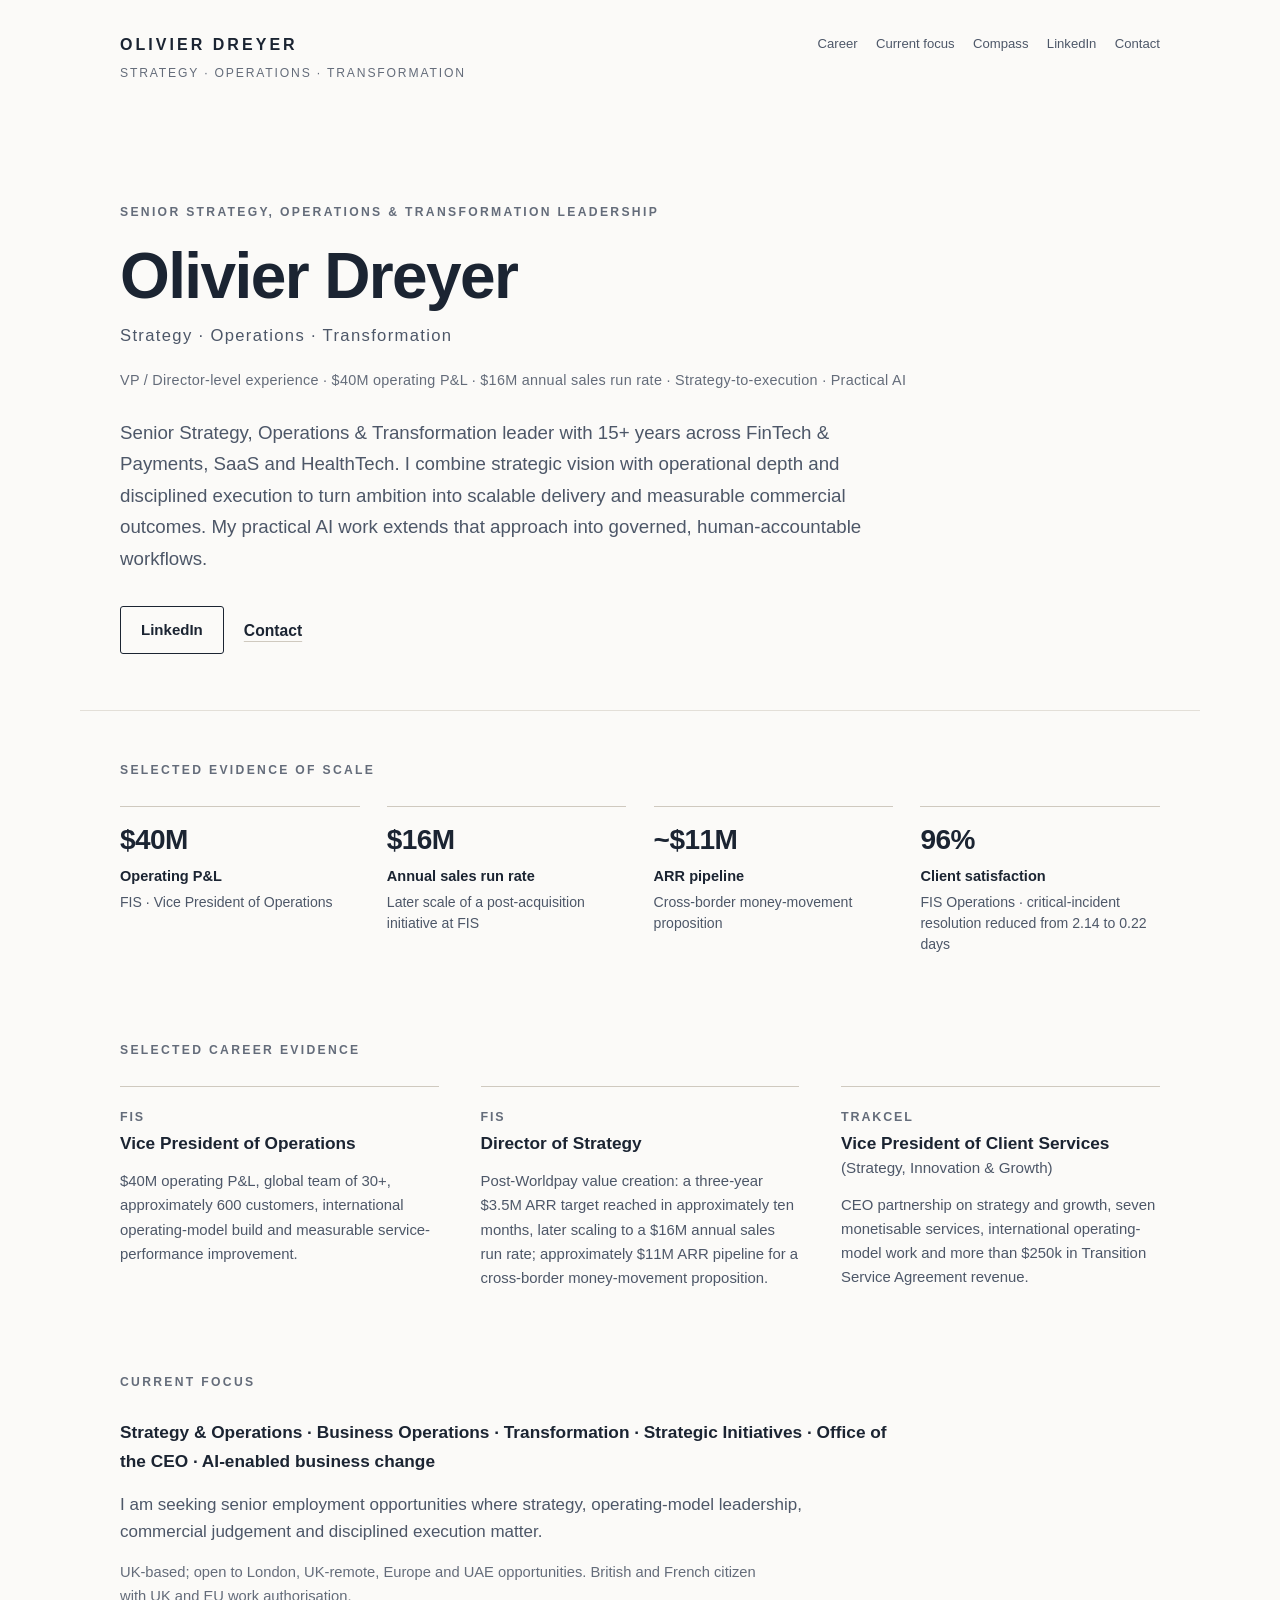
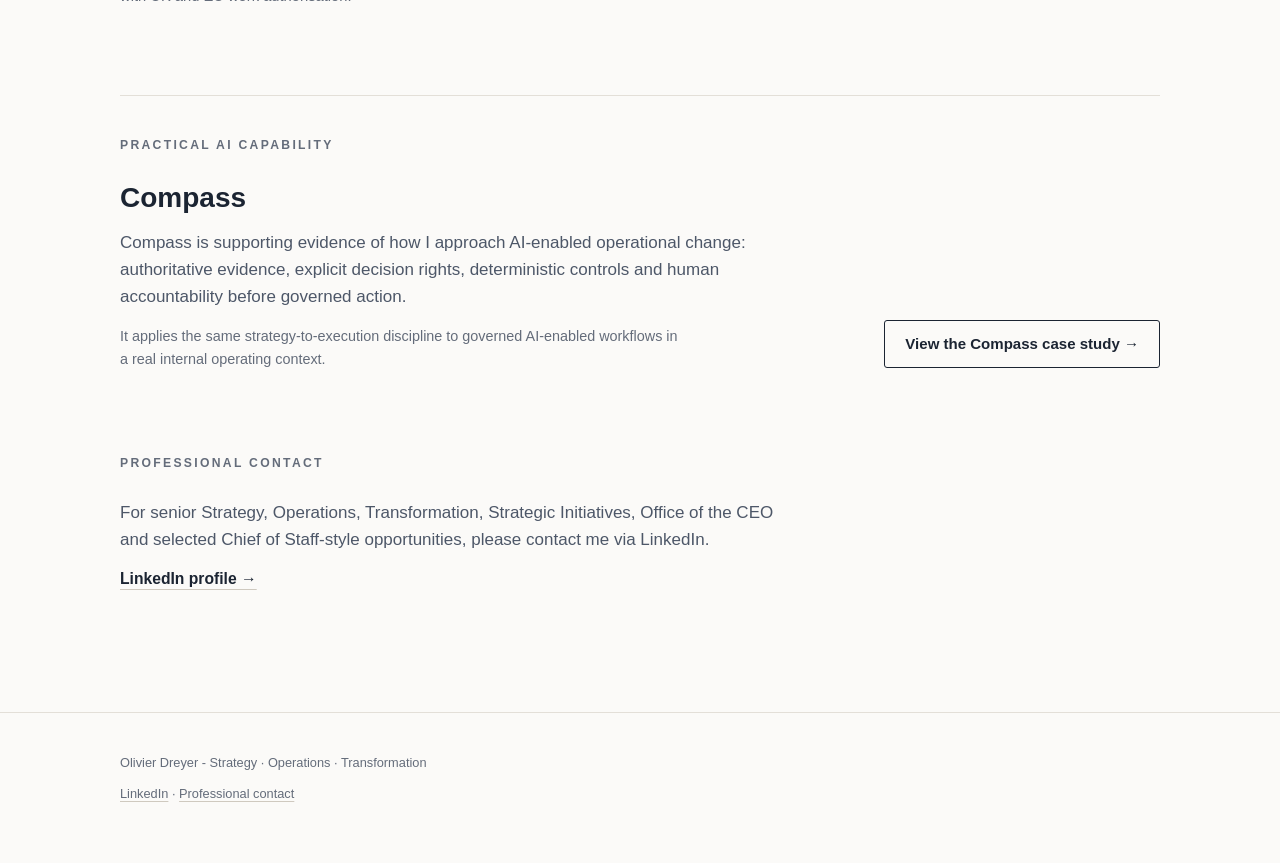
==== commit 31e2671b: "Finish recruiter-facing website" ====
--- a/index.html
+++ b/index.html
@@ -3,7 +3,7 @@
 <head>
 <meta charset="utf-8">
 <meta name="viewport" content="width=device-width, initial-scale=1">
-<meta name="robots" content="noindex, nofollow, noarchive">
+<meta name="robots" content="index, follow">
 <title>Olivier Dreyer | Strategy, Operations &amp; Transformation</title>
 <meta name="description" content="Senior Strategy, Operations and Transformation leader with 15+ years across FinTech &amp; Payments, SaaS and HealthTech, with practical AI capability as a supporting differentiator.">
 <link rel="stylesheet" href="assets/css/site.css">
@@ -66,7 +66,7 @@
   </section>
 
   <section id="career" class="career shell" aria-labelledby="career-heading">
-    <h2 id="career-heading" class="section-heading">Career evidence</h2>
+    <h2 id="career-heading" class="section-heading">Selected career evidence</h2>
     <div class="career-grid">
       <article class="career-block">
         <p class="career-company">FIS</p>
@@ -99,7 +99,7 @@
         <p class="eyebrow">Practical AI capability</p>
         <h2 id="compass-card-heading">Compass</h2>
         <p>Compass is supporting evidence of how I approach AI-enabled operational change: authoritative evidence, explicit decision rights, deterministic controls and human accountability before governed action.</p>
-        <p class="compass-card-note">The case study is inspectable by design and sits after the career evidence as a practical extension of my Strategy and Operations profile.</p>
+        <p class="compass-card-note">It applies the same strategy-to-execution discipline to governed AI-enabled workflows in a real internal operating context.</p>
       </div>
       <p class="compass-card-action"><a class="button-link" href="/compass/">View the Compass case study &rarr;</a></p>
     </div>
@@ -114,7 +114,7 @@
 
 <footer class="site-footer">
   <div class="shell site-footer-inner">
-    <p>Olivier Dreyer &mdash; Strategy &middot; Operations &middot; Transformation</p>
+    <p>Olivier Dreyer - Strategy &middot; Operations &middot; Transformation</p>
     <p><a href="https://www.linkedin.com/in/olivier-dreyer/">LinkedIn</a> &middot; <a href="#contact">Professional contact</a></p>
   </div>
 </footer>
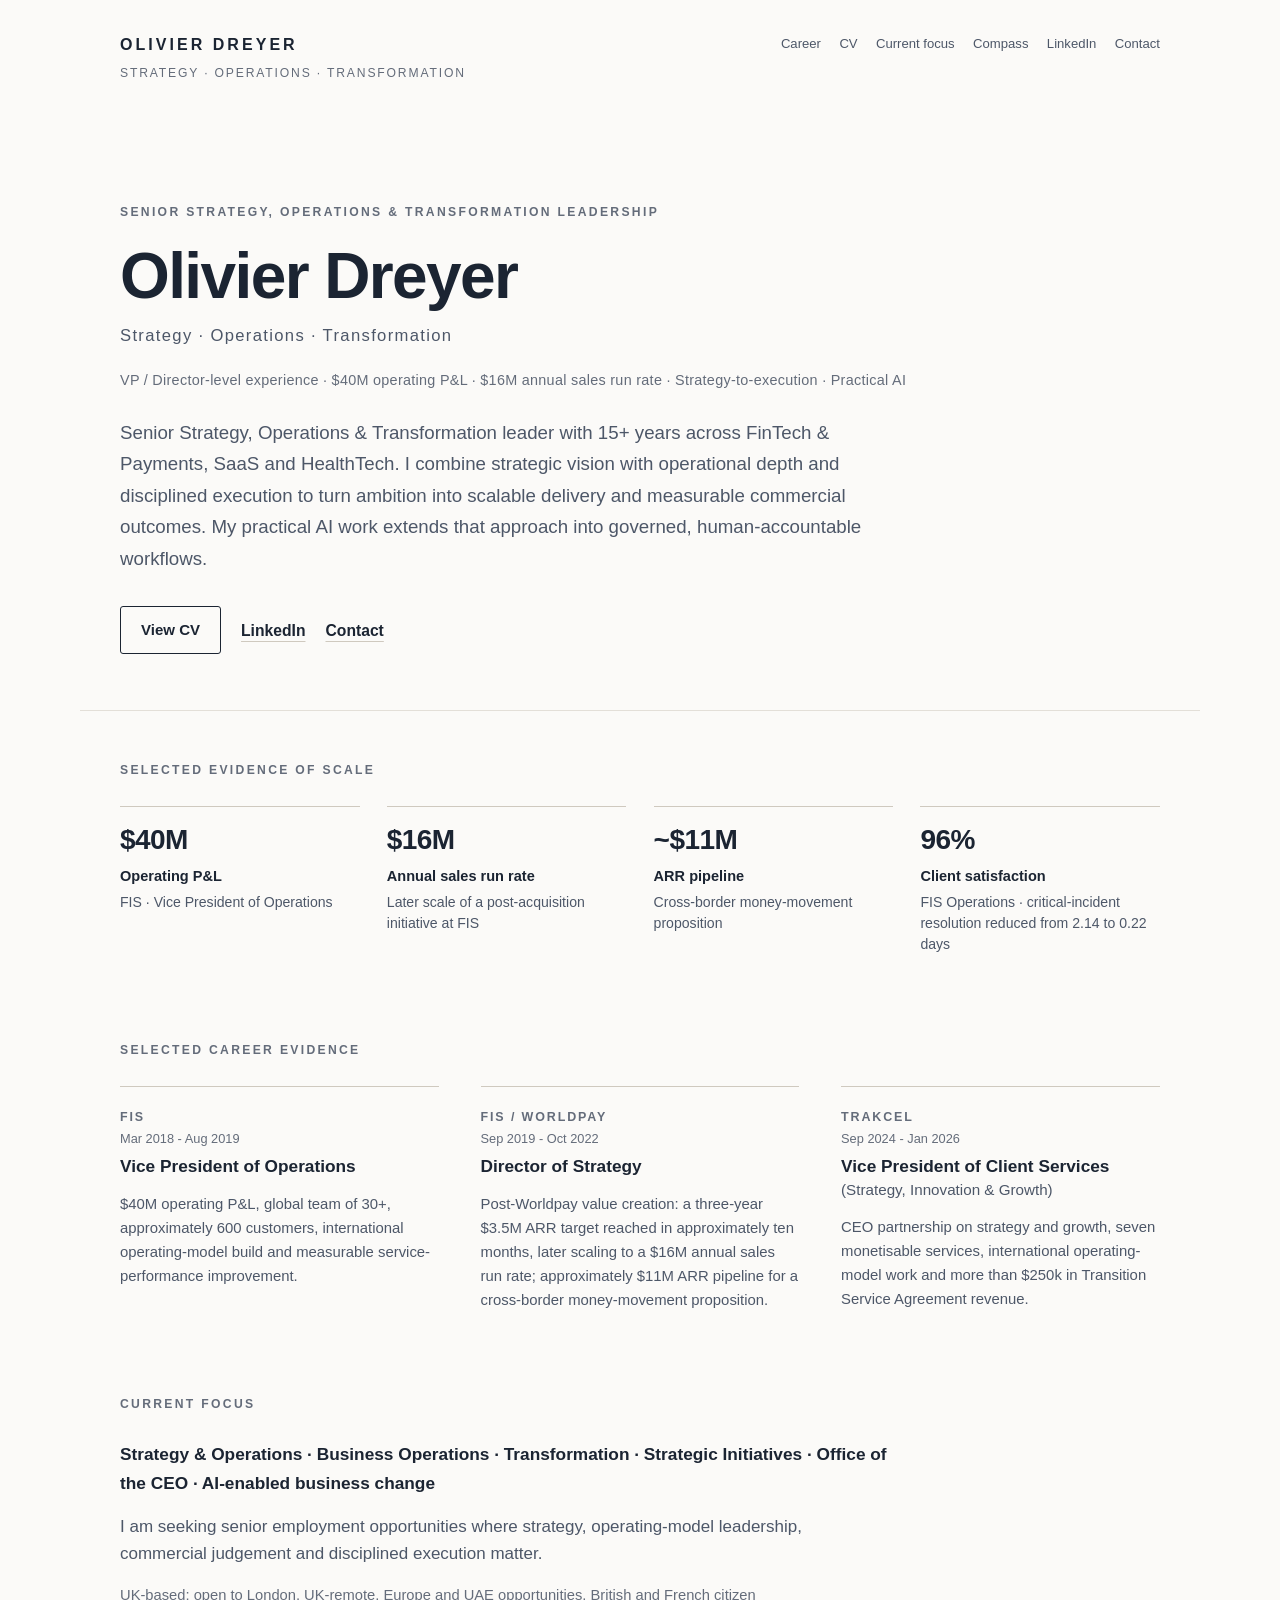
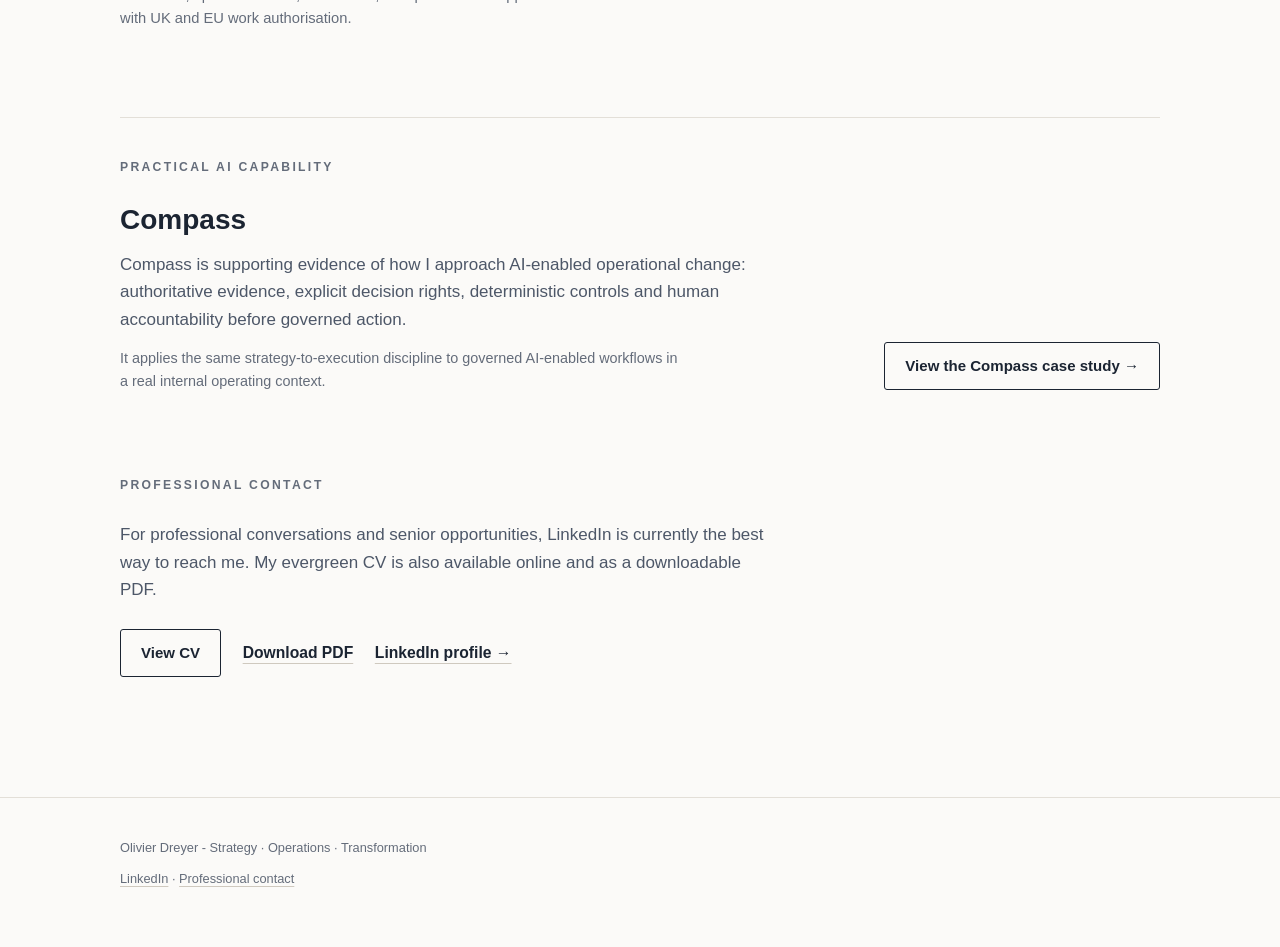
==== commit 3e6f4f8d: "Complete final website CV and career updates" ====
--- a/index.html
+++ b/index.html
@@ -20,6 +20,7 @@
     </a>
     <nav class="site-nav" aria-label="Primary navigation">
       <a href="#career">Career</a>
+      <a href="/cv/">CV</a>
       <a href="#focus">Current focus</a>
       <a href="/compass/">Compass</a>
       <a href="https://www.linkedin.com/in/olivier-dreyer/">LinkedIn</a>
@@ -38,7 +39,8 @@
       Senior Strategy, Operations &amp; Transformation leader with 15+ years across FinTech &amp; Payments, SaaS and HealthTech. I combine strategic vision with operational depth and disciplined execution to turn ambition into scalable delivery and measurable commercial outcomes. My practical AI work extends that approach into governed, human-accountable workflows.
     </p>
     <div class="home-actions" aria-label="Professional links">
-      <a class="button-link" href="https://www.linkedin.com/in/olivier-dreyer/">LinkedIn</a>
+      <a class="button-link" href="/cv/">View CV</a>
+      <a class="text-link" href="https://www.linkedin.com/in/olivier-dreyer/">LinkedIn</a>
       <a class="text-link" href="#contact">Contact</a>
     </div>
   </section>
@@ -70,16 +72,19 @@
     <div class="career-grid">
       <article class="career-block">
         <p class="career-company">FIS</p>
+        <p class="career-dates">Mar 2018 - Aug 2019</p>
         <h3>Vice President of Operations</h3>
         <p>$40M operating P&amp;L, global team of 30+, approximately 600 customers, international operating-model build and measurable service-performance improvement.</p>
       </article>
       <article class="career-block">
-        <p class="career-company">FIS</p>
+        <p class="career-company">FIS / Worldpay</p>
+        <p class="career-dates">Sep 2019 - Oct 2022</p>
         <h3>Director of Strategy</h3>
         <p>Post-Worldpay value creation: a three-year $3.5M ARR target reached in approximately ten months, later scaling to a $16M annual sales run rate; approximately $11M ARR pipeline for a cross-border money-movement proposition.</p>
       </article>
       <article class="career-block">
         <p class="career-company">TrakCel</p>
+        <p class="career-dates">Sep 2024 - Jan 2026</p>
         <h3>Vice President of Client Services <span>(Strategy, Innovation &amp; Growth)</span></h3>
         <p>CEO partnership on strategy and growth, seven monetisable services, international operating-model work and more than $250k in Transition Service Agreement revenue.</p>
       </article>
@@ -107,8 +112,12 @@
 
   <section id="contact" class="contact shell" aria-labelledby="contact-heading">
     <h2 id="contact-heading" class="section-heading">Professional contact</h2>
-    <p>For senior Strategy, Operations, Transformation, Strategic Initiatives, Office of the CEO and selected Chief of Staff-style opportunities, please contact me via LinkedIn.</p>
-    <p><a class="text-link" href="https://www.linkedin.com/in/olivier-dreyer/">LinkedIn profile &rarr;</a></p>
+    <p>For professional conversations and senior opportunities, LinkedIn is currently the best way to reach me. My evergreen CV is also available online and as a downloadable PDF.</p>
+    <div class="closing-links">
+      <a class="button-link" href="/cv/">View CV</a>
+      <a class="text-link" href="/assets/Olivier-Dreyer-CV.pdf" download>Download PDF</a>
+      <a class="text-link" href="https://www.linkedin.com/in/olivier-dreyer/">LinkedIn profile &rarr;</a>
+    </div>
   </section>
 </main>
 
--- a/assets/css/site.css
+++ b/assets/css/site.css
@@ -1,4 +1,4 @@
-/* Olivier Dreyer — professional site. Static CSS only. */
+/* Olivier Dreyer - professional site. Static CSS only. */
 :root {
   --paper:#fbfaf8;
   --paper-soft:#f4f2ee;
@@ -61,7 +61,8 @@
 .career{padding-top:5.4rem}
 .career-grid{display:grid;grid-template-columns:repeat(3,1fr);gap:0 2.6rem}
 .career-block{border-top:1px solid var(--line-strong);padding-top:1.3rem}
-.career-company{margin:0 0 .3rem;font-size:.78rem;font-weight:650;letter-spacing:.15em;text-transform:uppercase;color:var(--ink-faint)}
+.career-company{margin:0 0 .15rem;font-size:.78rem;font-weight:650;letter-spacing:.15em;text-transform:uppercase;color:var(--ink-faint)}
+.career-dates{margin:0 0 .42rem!important;font-size:.8rem!important;line-height:1.4!important;color:var(--ink-faint)!important}
 .career-block h3{margin:0;font-size:1.08rem;line-height:1.35;font-weight:620}
 .career-block h3 span{font-size:.88em;font-weight:500;color:var(--ink-soft)}
 .career-block p:last-child{margin:.85rem 0 0;font-size:.93rem;line-height:1.62;color:var(--ink-soft)}
@@ -83,7 +84,31 @@
 .contact p{margin:.7rem 0 0;max-width:70ch;color:var(--ink-soft)}
 .contact .text-link{color:var(--ink)}
 
-/* Compass */
+
+/* CV */
+.cv-shell{max-width:980px;padding-top:5.5rem}
+.cv-hero{padding-bottom:2.8rem;border-bottom:1px solid var(--line)}
+.cv-hero h1{margin:0;font-size:clamp(2.4rem,5vw,3.8rem);line-height:1.04;font-weight:620;letter-spacing:-.025em}
+.cv-headline{margin:.7rem 0 0;font-size:1.12rem;font-weight:560;color:var(--ink-soft)}
+.cv-summary{margin:1.4rem 0 0;max-width:78ch;font-size:1.04rem;line-height:1.66;color:var(--ink-soft)}
+.cv-location{margin:1rem 0 0;font-size:.9rem;color:var(--ink-faint)}
+.cv-actions{display:flex;align-items:center;gap:1.2rem;margin-top:1.8rem}
+.cv-section{padding-top:4rem}
+.cv-highlight-list,.cv-capability-list,.cv-role ul,.cv-bottom-grid ul{margin:0;padding-left:1.1rem;color:var(--ink-soft)}
+.cv-highlight-list li,.cv-role li,.cv-bottom-grid li{margin:.45rem 0;line-height:1.55}
+.cv-capability-list{display:grid;grid-template-columns:repeat(2,minmax(0,1fr));gap:.55rem 2rem}
+.cv-capability-list li{padding-right:1rem}
+.cv-role{padding:1.55rem 0;border-top:1px solid var(--line)}
+.cv-role:first-of-type{padding-top:0;border-top:0}
+.cv-role-head{display:flex;justify-content:space-between;align-items:flex-start;gap:2rem}
+.cv-company{margin:0 0 .2rem;font-size:.76rem;font-weight:650;letter-spacing:.15em;text-transform:uppercase;color:var(--ink-faint)}
+.cv-role h2{margin:0;font-size:1.05rem;line-height:1.4;font-weight:620}
+.cv-meta{flex:0 0 auto;text-align:right;font-size:.82rem;line-height:1.5;color:var(--ink-faint)}
+.cv-role ul{margin-top:.7rem}
+.cv-bottom-grid{display:grid;grid-template-columns:1fr 1fr;gap:3rem;padding-bottom:1rem}
+.cv-bottom-grid p{color:var(--ink-soft)}
+.cv-subhead{margin-top:2rem!important}
+\n/* Compass */
 .compass-header{padding-top:2rem}
 .compass .hero{padding:4.1rem 0 3.2rem;border-bottom:1px solid var(--line);max-width:64rem}
 .hero-heading{margin:0;font-size:clamp(2.2rem,4.6vw,3.55rem);line-height:1.1;font-weight:620;letter-spacing:-.018em}
@@ -192,7 +217,7 @@
   .career-grid{grid-template-columns:1fr;gap:2.3rem}
   .proof-list-four{grid-template-columns:repeat(2,1fr);gap:2rem 1.8rem}
 }
-@media(max-width:900px){
+@media(max-width:900px){\n  .cv-role-head{flex-direction:column;gap:.35rem}.cv-meta{text-align:left}.cv-capability-list,.cv-bottom-grid{grid-template-columns:1fr}.cv-bottom-grid{gap:1rem}
   :root{--gutter:32px}
   .site-header-inner{flex-direction:column;gap:1rem}
   .site-nav{justify-content:flex-start}
@@ -210,7 +235,7 @@
   .compass-card-inner{grid-template-columns:1fr;gap:1.5rem}
   .compass-card-action{white-space:normal}
 }
-@media(max-width:560px){
+@media(max-width:560px){\n  .cv-shell{padding-top:3.8rem}.cv-actions{align-items:flex-start;flex-direction:column;gap:.8rem}.cv-section{padding-top:3.3rem}
   :root{--gutter:22px}
   body{font-size:16px}
   .site-header{padding-top:1.6rem}.site-nav{gap:.3rem .85rem}.site-nav a{font-size:.78rem}
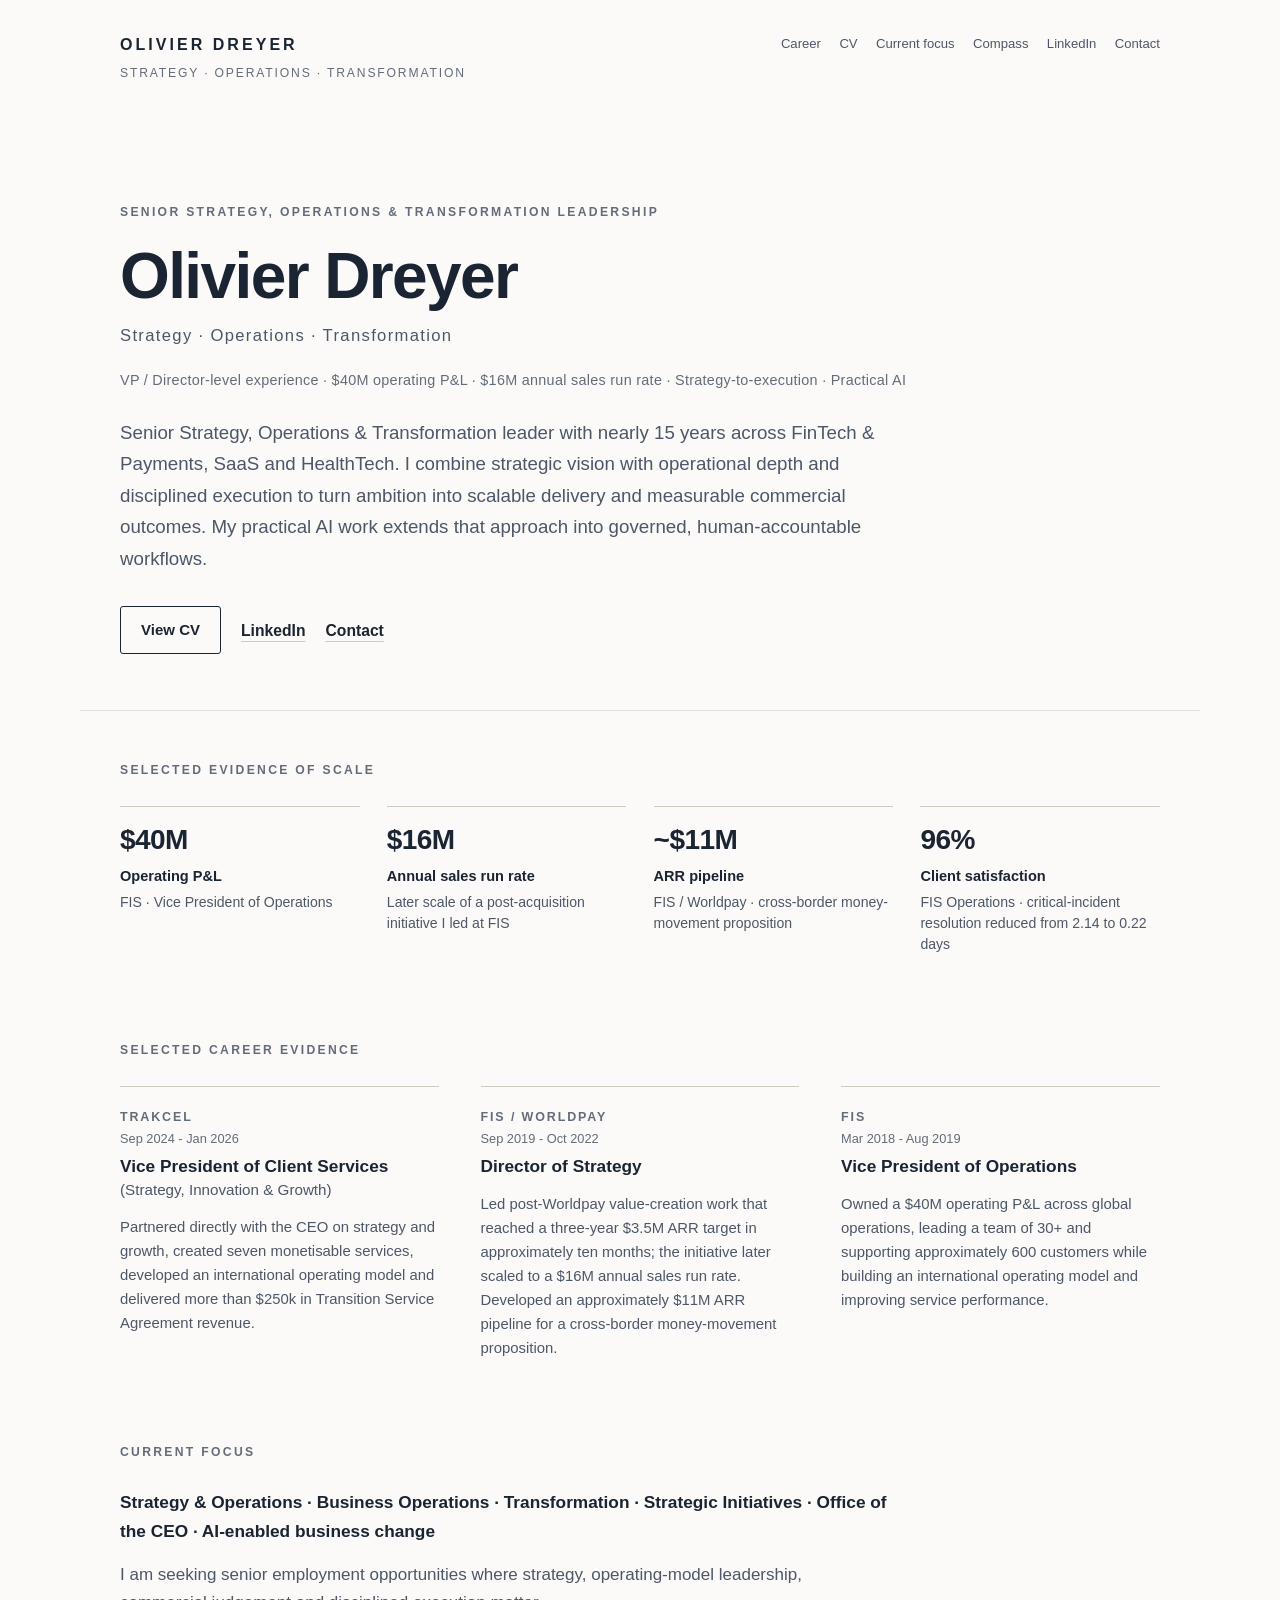
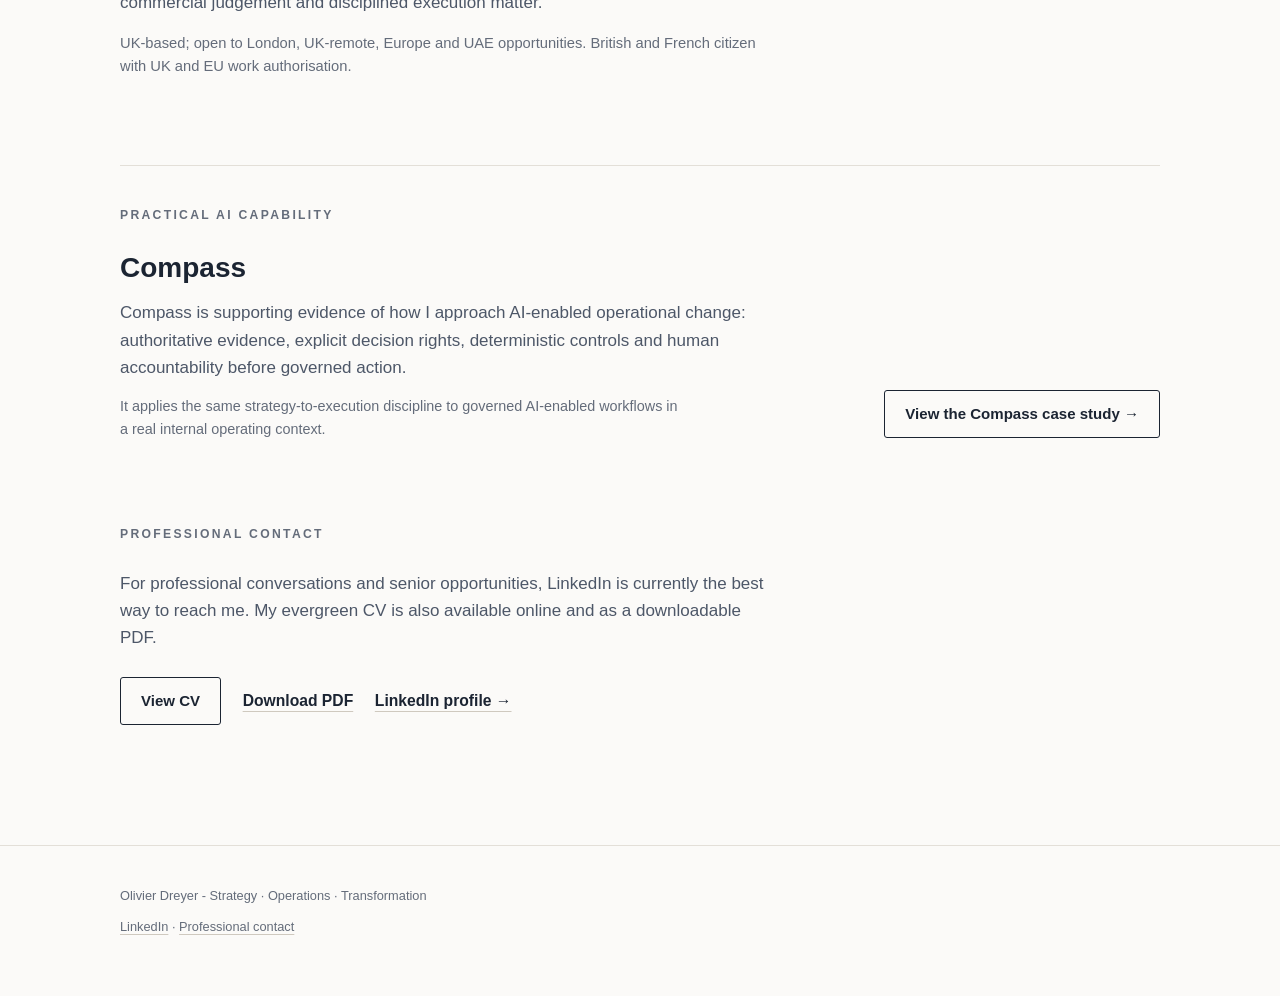
==== commit c4a73152: "Refine executive evidence and chronology" ====
--- a/index.html
+++ b/index.html
@@ -5,7 +5,12 @@
 <meta name="viewport" content="width=device-width, initial-scale=1">
 <meta name="robots" content="index, follow">
 <title>Olivier Dreyer | Strategy, Operations &amp; Transformation</title>
-<meta name="description" content="Senior Strategy, Operations and Transformation leader with 15+ years across FinTech &amp; Payments, SaaS and HealthTech, with practical AI capability as a supporting differentiator.">
+<meta name="description" content="Senior Strategy, Operations and Transformation leader across FinTech &amp; Payments, SaaS and HealthTech, with $40M P&amp;L experience and practical AI-enabled transformation.">
+<link rel="canonical" href="https://olivierdreyer.com/">
+<meta property="og:type" content="website">
+<meta property="og:title" content="Olivier Dreyer | Strategy, Operations &amp; Transformation">
+<meta property="og:description" content="Senior Strategy, Operations and Transformation leader across FinTech &amp; Payments, SaaS and HealthTech, with $40M P&amp;L experience and practical AI-enabled transformation.">
+<meta property="og:url" content="https://olivierdreyer.com/">
 <link rel="stylesheet" href="assets/css/site.css">
 </head>
 <body>
@@ -36,7 +41,7 @@
     <p class="home-role">Strategy &middot; Operations &middot; Transformation</p>
     <p class="home-level">VP / Director-level experience &middot; $40M operating P&amp;L &middot; $16M annual sales run rate &middot; Strategy-to-execution &middot; Practical AI</p>
     <p class="home-lead">
-      Senior Strategy, Operations &amp; Transformation leader with 15+ years across FinTech &amp; Payments, SaaS and HealthTech. I combine strategic vision with operational depth and disciplined execution to turn ambition into scalable delivery and measurable commercial outcomes. My practical AI work extends that approach into governed, human-accountable workflows.
+      Senior Strategy, Operations &amp; Transformation leader with nearly 15 years across FinTech &amp; Payments, SaaS and HealthTech. I combine strategic vision with operational depth and disciplined execution to turn ambition into scalable delivery and measurable commercial outcomes. My practical AI work extends that approach into governed, human-accountable workflows.
     </p>
     <div class="home-actions" aria-label="Professional links">
       <a class="button-link" href="/cv/">View CV</a>
@@ -54,11 +59,11 @@
       </div>
       <div class="evidence-item">
         <dt>$16M</dt>
-        <dd><strong>Annual sales run rate</strong><span>Later scale of a post-acquisition initiative at FIS</span></dd>
+        <dd><strong>Annual sales run rate</strong><span>Later scale of a post-acquisition initiative I led at FIS</span></dd>
       </div>
       <div class="evidence-item">
         <dt>~$11M</dt>
-        <dd><strong>ARR pipeline</strong><span>Cross-border money-movement proposition</span></dd>
+        <dd><strong>ARR pipeline</strong><span>FIS / Worldpay &middot; cross-border money-movement proposition</span></dd>
       </div>
       <div class="evidence-item">
         <dt>96%</dt>
@@ -71,22 +76,22 @@
     <h2 id="career-heading" class="section-heading">Selected career evidence</h2>
     <div class="career-grid">
       <article class="career-block">
-        <p class="career-company">FIS</p>
-        <p class="career-dates">Mar 2018 - Aug 2019</p>
-        <h3>Vice President of Operations</h3>
-        <p>$40M operating P&amp;L, global team of 30+, approximately 600 customers, international operating-model build and measurable service-performance improvement.</p>
+        <p class="career-company">TrakCel</p>
+        <p class="career-dates">Sep 2024 - Jan 2026</p>
+        <h3>Vice President of Client Services <span>(Strategy, Innovation &amp; Growth)</span></h3>
+        <p>Partnered directly with the CEO on strategy and growth, created seven monetisable services, developed an international operating model and delivered more than $250k in Transition Service Agreement revenue.</p>
       </article>
       <article class="career-block">
         <p class="career-company">FIS / Worldpay</p>
         <p class="career-dates">Sep 2019 - Oct 2022</p>
         <h3>Director of Strategy</h3>
-        <p>Post-Worldpay value creation: a three-year $3.5M ARR target reached in approximately ten months, later scaling to a $16M annual sales run rate; approximately $11M ARR pipeline for a cross-border money-movement proposition.</p>
+        <p>Led post-Worldpay value-creation work that reached a three-year $3.5M ARR target in approximately ten months; the initiative later scaled to a $16M annual sales run rate. Developed an approximately $11M ARR pipeline for a cross-border money-movement proposition.</p>
       </article>
       <article class="career-block">
-        <p class="career-company">TrakCel</p>
-        <p class="career-dates">Sep 2024 - Jan 2026</p>
-        <h3>Vice President of Client Services <span>(Strategy, Innovation &amp; Growth)</span></h3>
-        <p>CEO partnership on strategy and growth, seven monetisable services, international operating-model work and more than $250k in Transition Service Agreement revenue.</p>
+        <p class="career-company">FIS</p>
+        <p class="career-dates">Mar 2018 - Aug 2019</p>
+        <h3>Vice President of Operations</h3>
+        <p>Owned a $40M operating P&amp;L across global operations, leading a team of 30+ and supporting approximately 600 customers while building an international operating model and improving service performance.</p>
       </article>
     </div>
   </section>
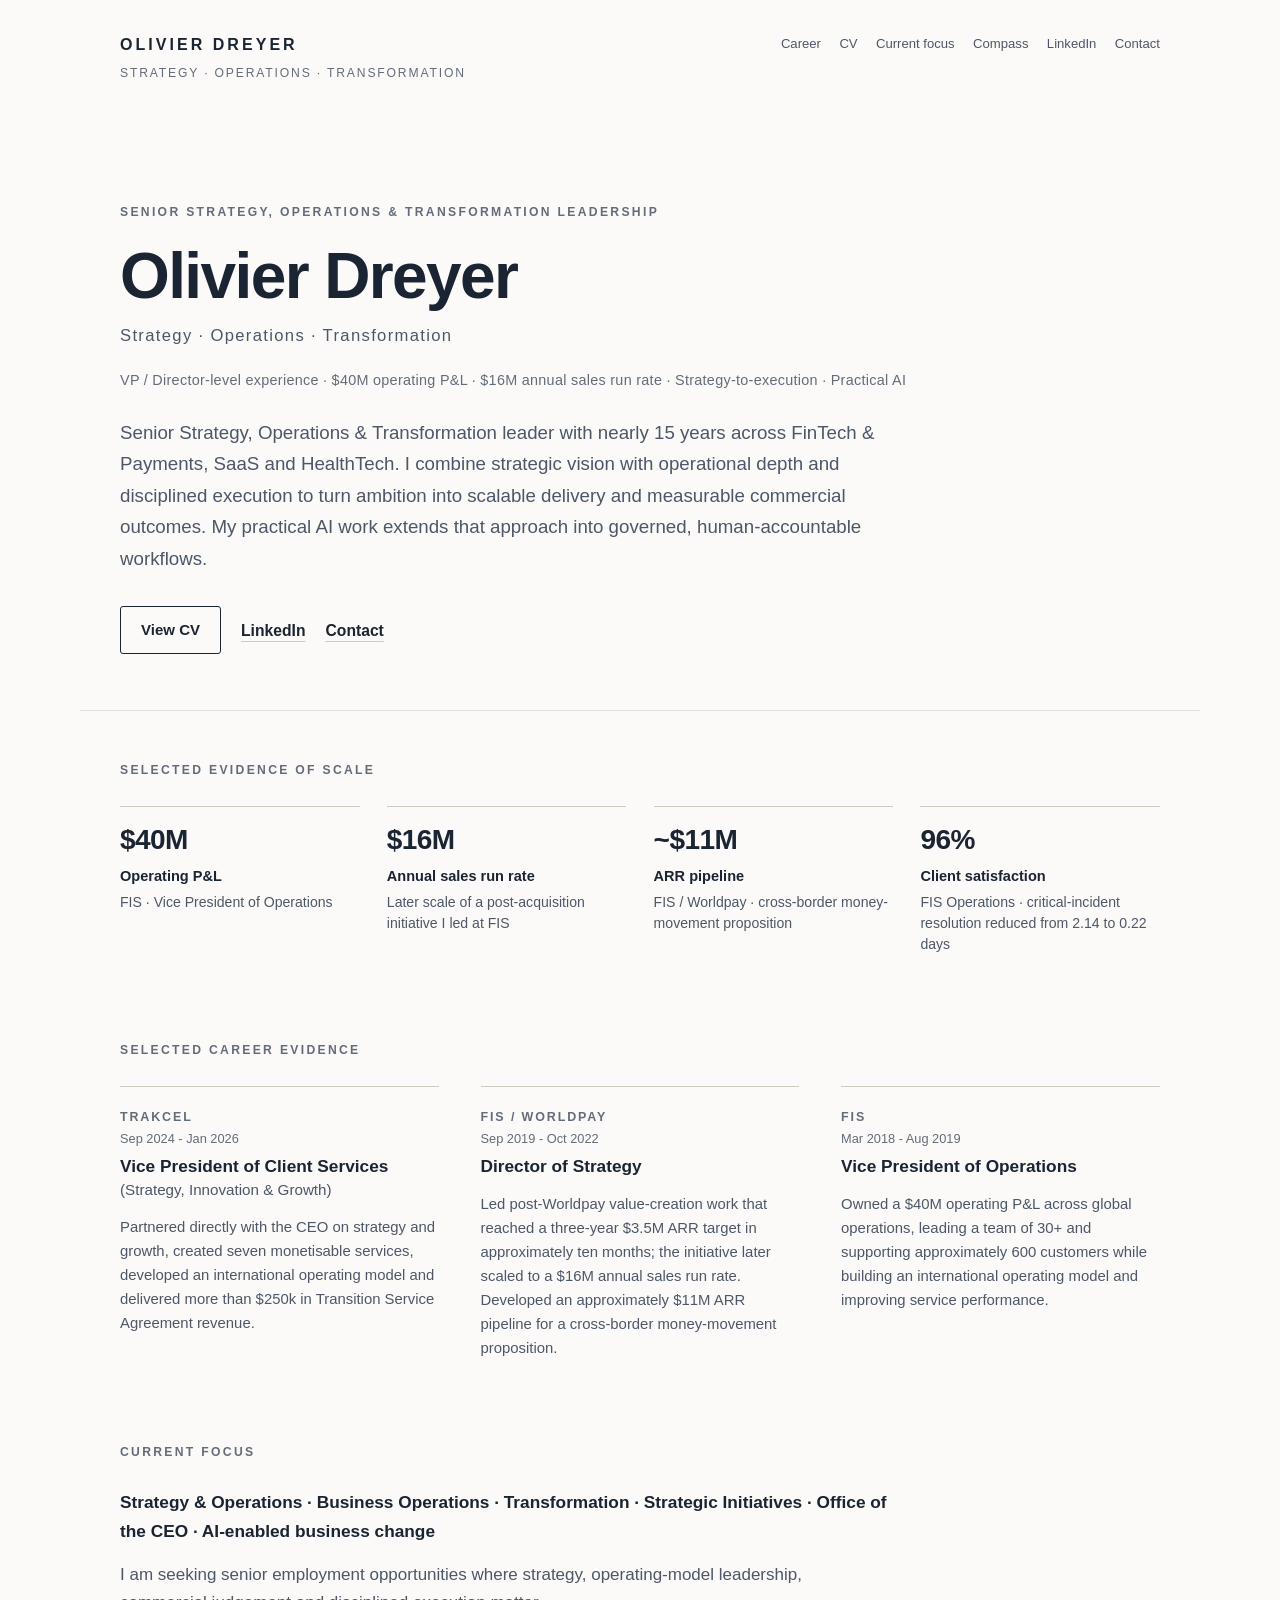
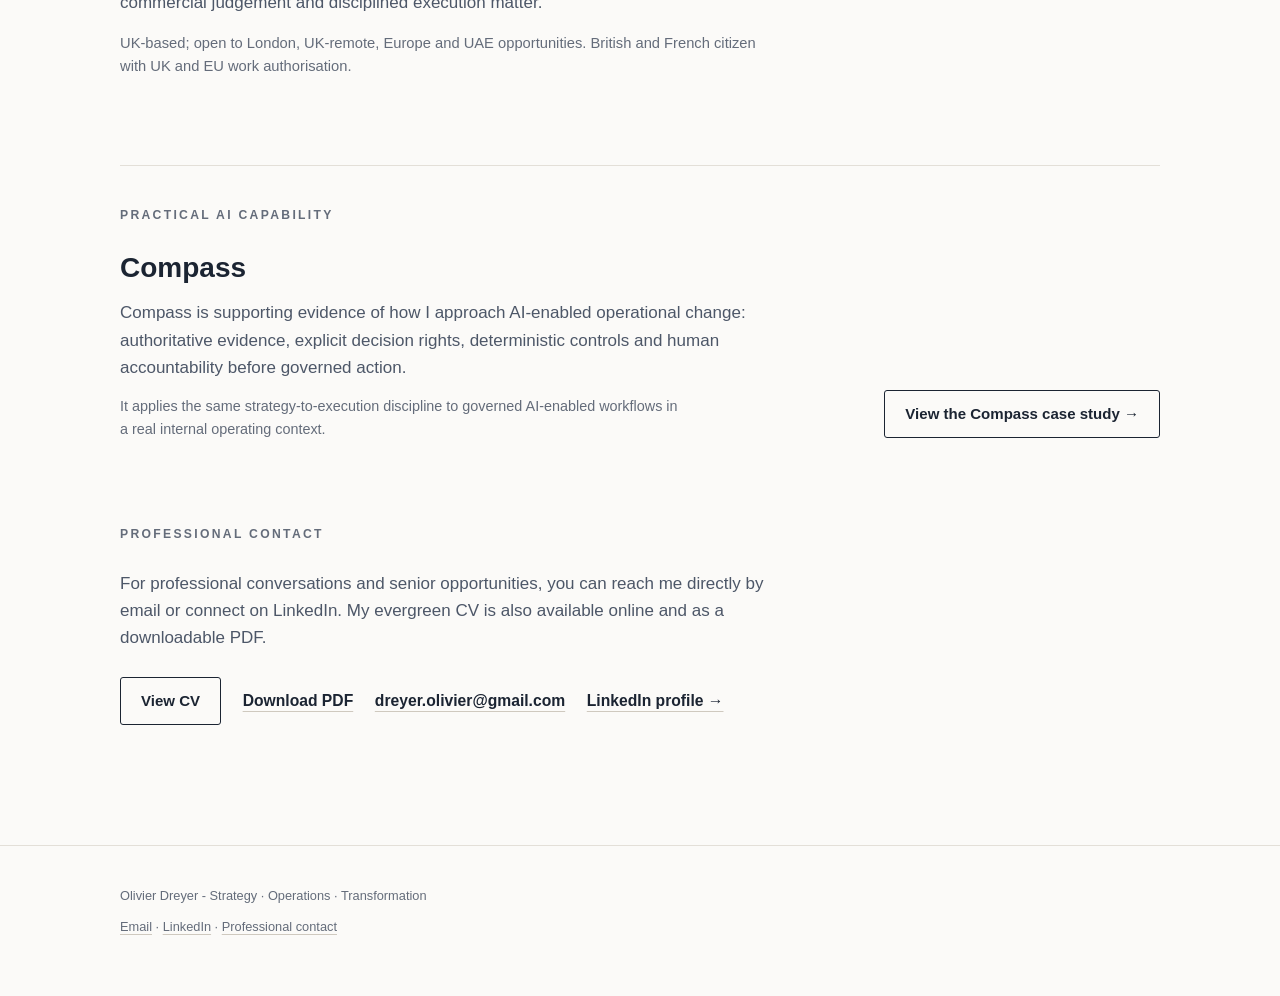
==== commit a70e172c: "Add direct email contact across professional site" ====
--- a/index.html
+++ b/index.html
@@ -117,10 +117,11 @@
 
   <section id="contact" class="contact shell" aria-labelledby="contact-heading">
     <h2 id="contact-heading" class="section-heading">Professional contact</h2>
-    <p>For professional conversations and senior opportunities, LinkedIn is currently the best way to reach me. My evergreen CV is also available online and as a downloadable PDF.</p>
+    <p>For professional conversations and senior opportunities, you can reach me directly by email or connect on LinkedIn. My evergreen CV is also available online and as a downloadable PDF.</p>
     <div class="closing-links">
       <a class="button-link" href="/cv/">View CV</a>
       <a class="text-link" href="/assets/Olivier-Dreyer-CV.pdf" download>Download PDF</a>
+      <a class="text-link" href="mailto:dreyer.olivier@gmail.com?subject=Professional%20enquiry%20via%20olivierdreyer.com">dreyer.olivier@gmail.com</a>
       <a class="text-link" href="https://www.linkedin.com/in/olivier-dreyer/">LinkedIn profile &rarr;</a>
     </div>
   </section>
@@ -129,7 +130,7 @@
 <footer class="site-footer">
   <div class="shell site-footer-inner">
     <p>Olivier Dreyer - Strategy &middot; Operations &middot; Transformation</p>
-    <p><a href="https://www.linkedin.com/in/olivier-dreyer/">LinkedIn</a> &middot; <a href="#contact">Professional contact</a></p>
+    <p><a href="mailto:dreyer.olivier@gmail.com?subject=Professional%20enquiry%20via%20olivierdreyer.com">Email</a> &middot; <a href="https://www.linkedin.com/in/olivier-dreyer/">LinkedIn</a> &middot; <a href="#contact">Professional contact</a></p>
   </div>
 </footer>
 
--- a/assets/css/site.css
+++ b/assets/css/site.css
@@ -92,6 +92,8 @@
 .cv-headline{margin:.7rem 0 0;font-size:1.12rem;font-weight:560;color:var(--ink-soft)}
 .cv-summary{margin:1.4rem 0 0;max-width:78ch;font-size:1.04rem;line-height:1.66;color:var(--ink-soft)}
 .cv-location{margin:1rem 0 0;font-size:.9rem;color:var(--ink-faint)}
+.cv-contact{margin:.45rem 0 0;font-size:.86rem;color:var(--ink-faint)}
+.cv-contact a{text-decoration:underline;text-decoration-color:var(--line-strong);text-underline-offset:3px}
 .cv-actions{display:flex;align-items:center;gap:1.2rem;margin-top:1.8rem}
 .cv-section{padding-top:4rem}
 .cv-highlight-list,.cv-capability-list,.cv-role ul,.cv-bottom-grid ul{margin:0;padding-left:1.1rem;color:var(--ink-soft)}
@@ -108,7 +110,8 @@
 .cv-bottom-grid{display:grid;grid-template-columns:1fr 1fr;gap:3rem;padding-bottom:1rem}
 .cv-bottom-grid p{color:var(--ink-soft)}
 .cv-subhead{margin-top:2rem!important}
-\n/* Compass */
+
+/* Compass */
 .compass-header{padding-top:2rem}
 .compass .hero{padding:4.1rem 0 3.2rem;border-bottom:1px solid var(--line);max-width:64rem}
 .hero-heading{margin:0;font-size:clamp(2.2rem,4.6vw,3.55rem);line-height:1.1;font-weight:620;letter-spacing:-.018em}
@@ -133,6 +136,9 @@
 .governance{padding:4.4rem 0 0}
 .governance-quote{margin:0;padding:1.8rem 2rem;background:var(--blue-soft);border-left:2px solid var(--blue);border-radius:0 3px 3px 0;max-width:58rem}
 .governance-quote p{margin:0;font-size:1.14rem;line-height:1.55;font-weight:550}
+.challenge-note{margin-top:2.2rem;padding:1.45rem 1.55rem;border:1px solid var(--line);border-radius:12px;max-width:78ch}
+.challenge-note h3{margin:0;font-size:.95rem;font-weight:620}
+.challenge-note p{margin:.55rem 0 0;font-size:.9rem;line-height:1.62;color:var(--ink-soft)}
 .governance-note{margin:1rem 0 0;padding-left:2.1rem;font-size:.9rem;color:var(--ink-soft);max-width:58ch}
 
 .proof{padding:4.6rem 0 0}
@@ -217,7 +223,8 @@
   .career-grid{grid-template-columns:1fr;gap:2.3rem}
   .proof-list-four{grid-template-columns:repeat(2,1fr);gap:2rem 1.8rem}
 }
-@media(max-width:900px){\n  .cv-role-head{flex-direction:column;gap:.35rem}.cv-meta{text-align:left}.cv-capability-list,.cv-bottom-grid{grid-template-columns:1fr}.cv-bottom-grid{gap:1rem}
+@media(max-width:900px){
+  .cv-role-head{flex-direction:column;gap:.35rem}.cv-meta{text-align:left}.cv-capability-list,.cv-bottom-grid{grid-template-columns:1fr}.cv-bottom-grid{gap:1rem}
   :root{--gutter:32px}
   .site-header-inner{flex-direction:column;gap:1rem}
   .site-nav{justify-content:flex-start}
@@ -235,7 +242,8 @@
   .compass-card-inner{grid-template-columns:1fr;gap:1.5rem}
   .compass-card-action{white-space:normal}
 }
-@media(max-width:560px){\n  .cv-shell{padding-top:3.8rem}.cv-actions{align-items:flex-start;flex-direction:column;gap:.8rem}.cv-section{padding-top:3.3rem}
+@media(max-width:560px){
+  .cv-shell{padding-top:3.8rem}.cv-actions{align-items:flex-start;flex-direction:column;gap:.8rem}.cv-section{padding-top:3.3rem}
   :root{--gutter:22px}
   body{font-size:16px}
   .site-header{padding-top:1.6rem}.site-nav{gap:.3rem .85rem}.site-nav a{font-size:.78rem}
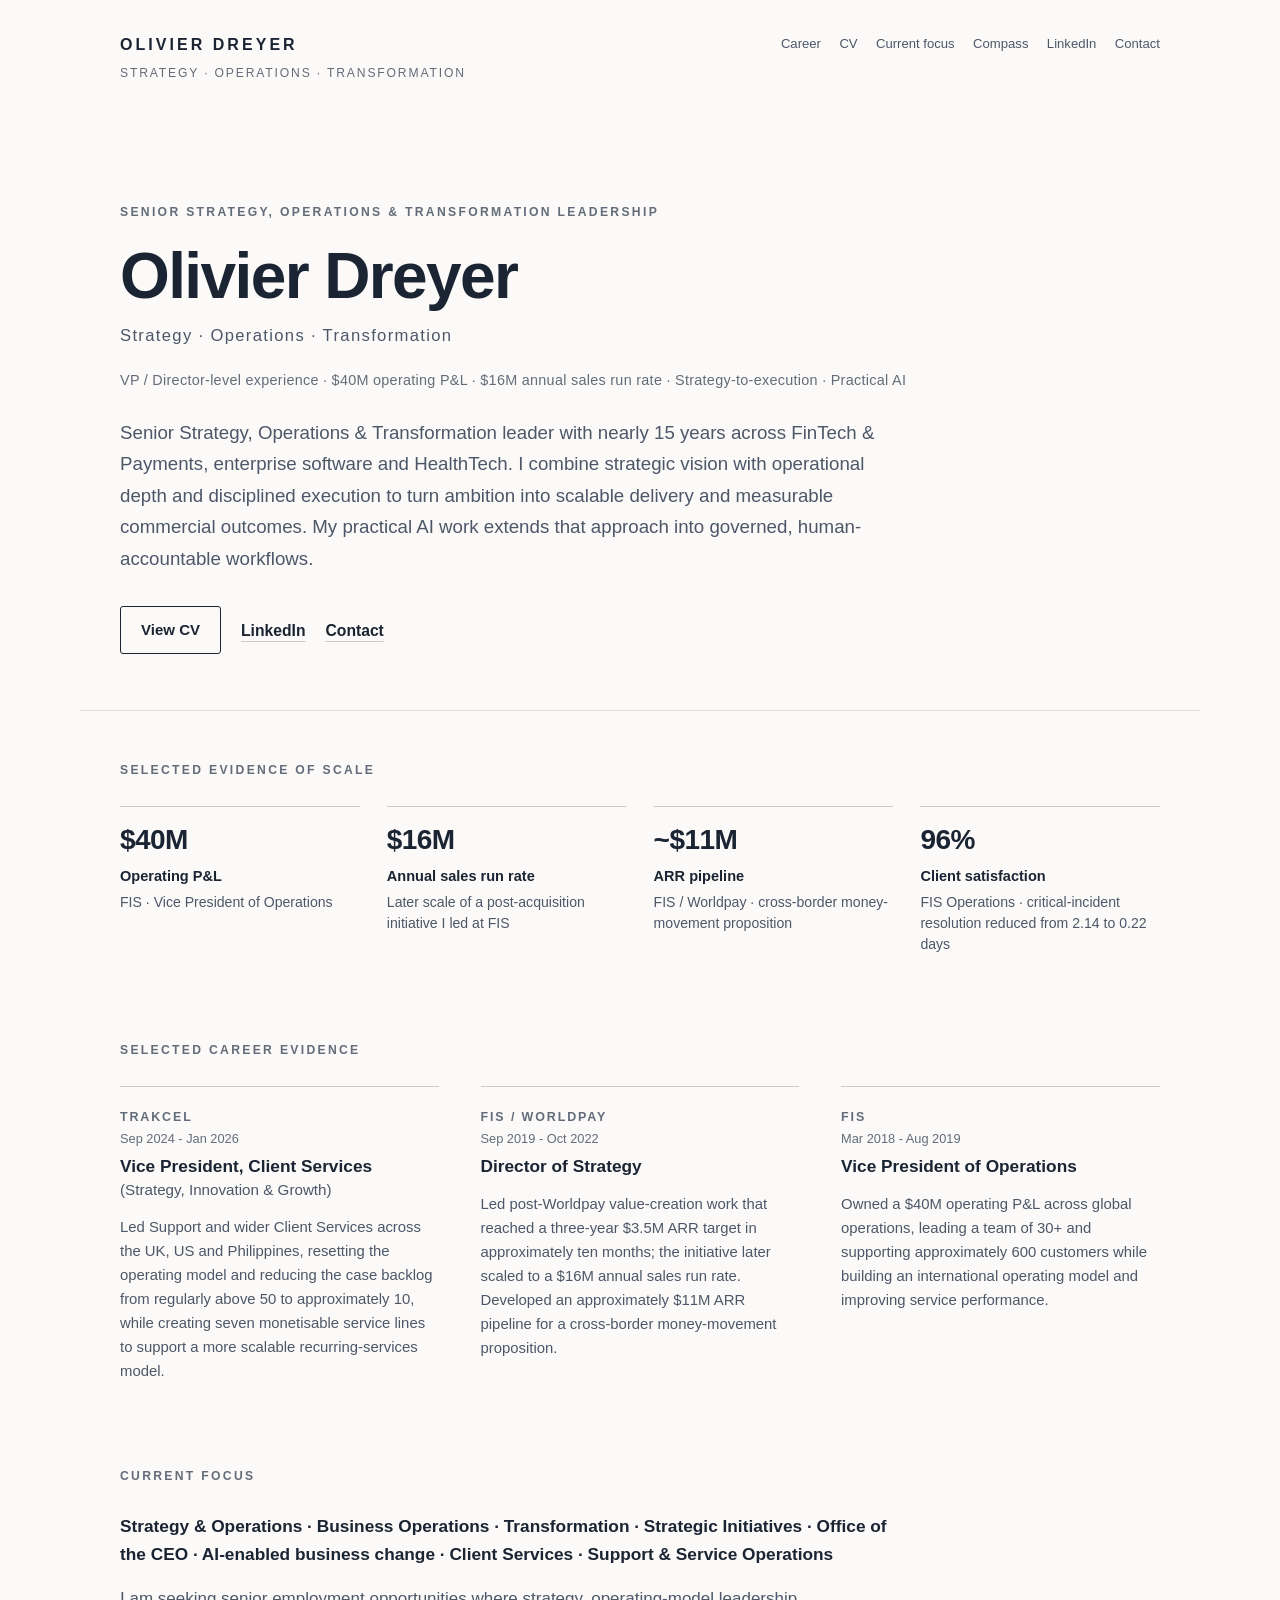
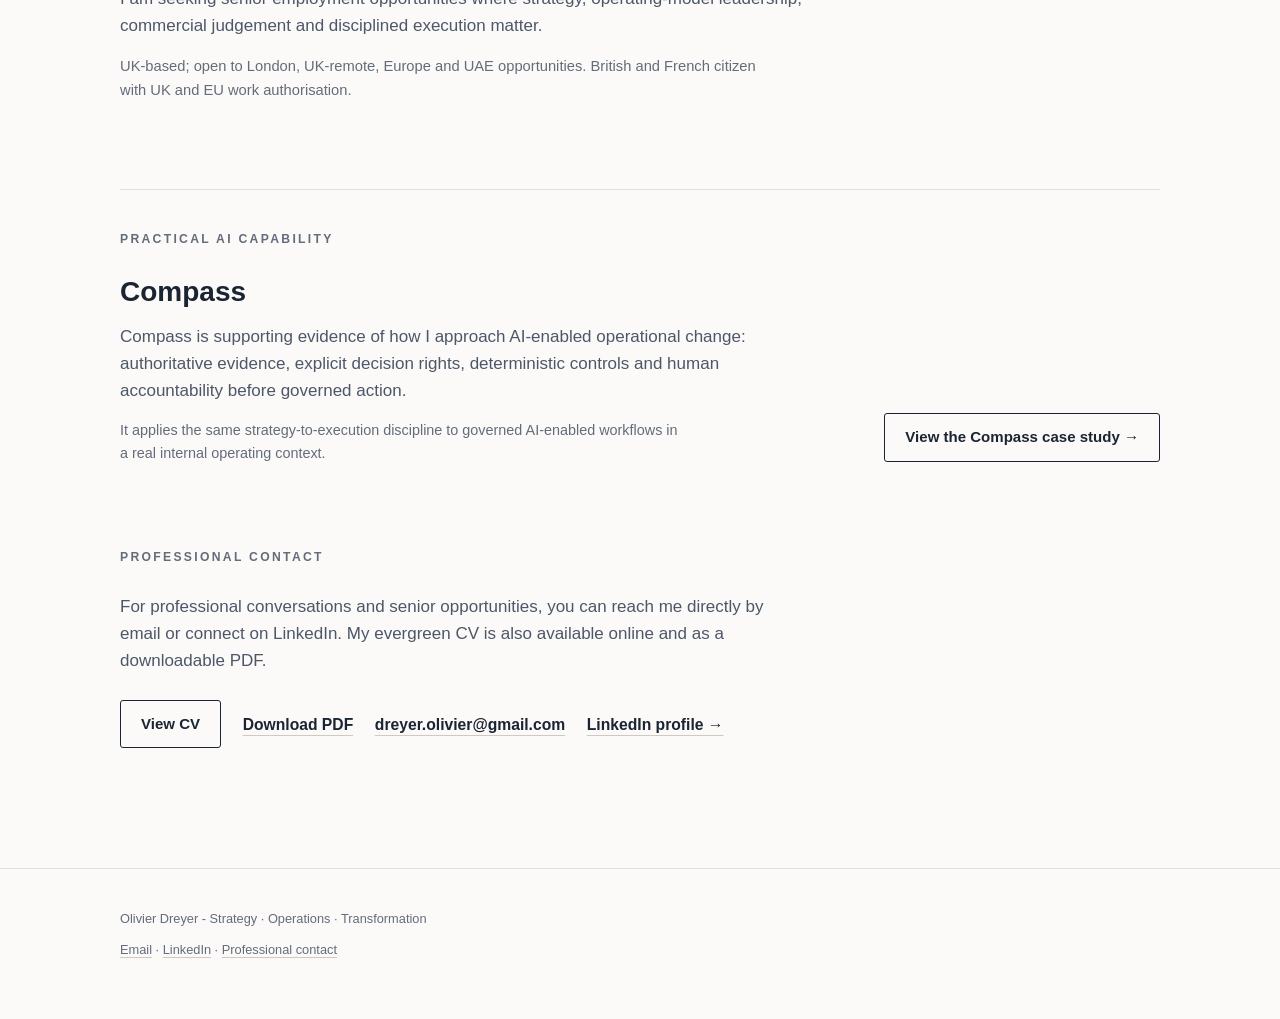
==== commit ca865b4e: "Refine homepage positioning for Client Services leadership Update the homepage while preserving the " ====
--- a/index.html
+++ b/index.html
@@ -5,11 +5,11 @@
 <meta name="viewport" content="width=device-width, initial-scale=1">
 <meta name="robots" content="index, follow">
 <title>Olivier Dreyer | Strategy, Operations &amp; Transformation</title>
-<meta name="description" content="Senior Strategy, Operations and Transformation leader across FinTech &amp; Payments, SaaS and HealthTech, with $40M P&amp;L experience and practical AI-enabled transformation.">
+<meta name="description" content="Senior Strategy, Operations and Transformation leader across FinTech &amp; Payments, enterprise software and HealthTech, with $40M P&amp;L experience and practical AI-enabled transformation.">
 <link rel="canonical" href="https://olivierdreyer.com/">
 <meta property="og:type" content="website">
 <meta property="og:title" content="Olivier Dreyer | Strategy, Operations &amp; Transformation">
-<meta property="og:description" content="Senior Strategy, Operations and Transformation leader across FinTech &amp; Payments, SaaS and HealthTech, with $40M P&amp;L experience and practical AI-enabled transformation.">
+<meta property="og:description" content="Senior Strategy, Operations and Transformation leader across FinTech &amp; Payments, enterprise software and HealthTech, with $40M P&amp;L experience and practical AI-enabled transformation.">
 <meta property="og:url" content="https://olivierdreyer.com/">
 <link rel="stylesheet" href="assets/css/site.css">
 </head>
@@ -41,7 +41,7 @@
     <p class="home-role">Strategy &middot; Operations &middot; Transformation</p>
     <p class="home-level">VP / Director-level experience &middot; $40M operating P&amp;L &middot; $16M annual sales run rate &middot; Strategy-to-execution &middot; Practical AI</p>
     <p class="home-lead">
-      Senior Strategy, Operations &amp; Transformation leader with nearly 15 years across FinTech &amp; Payments, SaaS and HealthTech. I combine strategic vision with operational depth and disciplined execution to turn ambition into scalable delivery and measurable commercial outcomes. My practical AI work extends that approach into governed, human-accountable workflows.
+      Senior Strategy, Operations &amp; Transformation leader with nearly 15 years across FinTech &amp; Payments, enterprise software and HealthTech. I combine strategic vision with operational depth and disciplined execution to turn ambition into scalable delivery and measurable commercial outcomes. My practical AI work extends that approach into governed, human-accountable workflows.
     </p>
     <div class="home-actions" aria-label="Professional links">
       <a class="button-link" href="/cv/">View CV</a>
@@ -78,8 +78,8 @@
       <article class="career-block">
         <p class="career-company">TrakCel</p>
         <p class="career-dates">Sep 2024 - Jan 2026</p>
-        <h3>Vice President of Client Services <span>(Strategy, Innovation &amp; Growth)</span></h3>
-        <p>Partnered directly with the CEO on strategy and growth, created seven monetisable services, developed an international operating model and delivered more than $250k in Transition Service Agreement revenue.</p>
+        <h3>Vice President, Client Services <span>(Strategy, Innovation &amp; Growth)</span></h3>
+        <p>Led Support and wider Client Services across the UK, US and Philippines, resetting the operating model and reducing the case backlog from regularly above 50 to approximately 10, while creating seven monetisable service lines to support a more scalable recurring-services model.</p>
       </article>
       <article class="career-block">
         <p class="career-company">FIS / Worldpay</p>
@@ -98,7 +98,7 @@
 
   <section id="focus" class="focus shell" aria-labelledby="focus-heading">
     <h2 id="focus-heading" class="section-heading">Current focus</h2>
-    <p class="focus-line">Strategy &amp; Operations &middot; Business Operations &middot; Transformation &middot; Strategic Initiatives &middot; Office of the CEO &middot; AI-enabled business change</p>
+    <p class="focus-line">Strategy &amp; Operations &middot; Business Operations &middot; Transformation &middot; Strategic Initiatives &middot; Office of the CEO &middot; AI-enabled business change &middot; Client Services &middot; Support &amp; Service Operations</p>
     <p class="focus-copy">I am seeking senior employment opportunities where strategy, operating-model leadership, commercial judgement and disciplined execution matter.</p>
     <p class="location-line">UK-based; open to London, UK-remote, Europe and UAE opportunities. British and French citizen with UK and EU work authorisation.</p>
   </section>
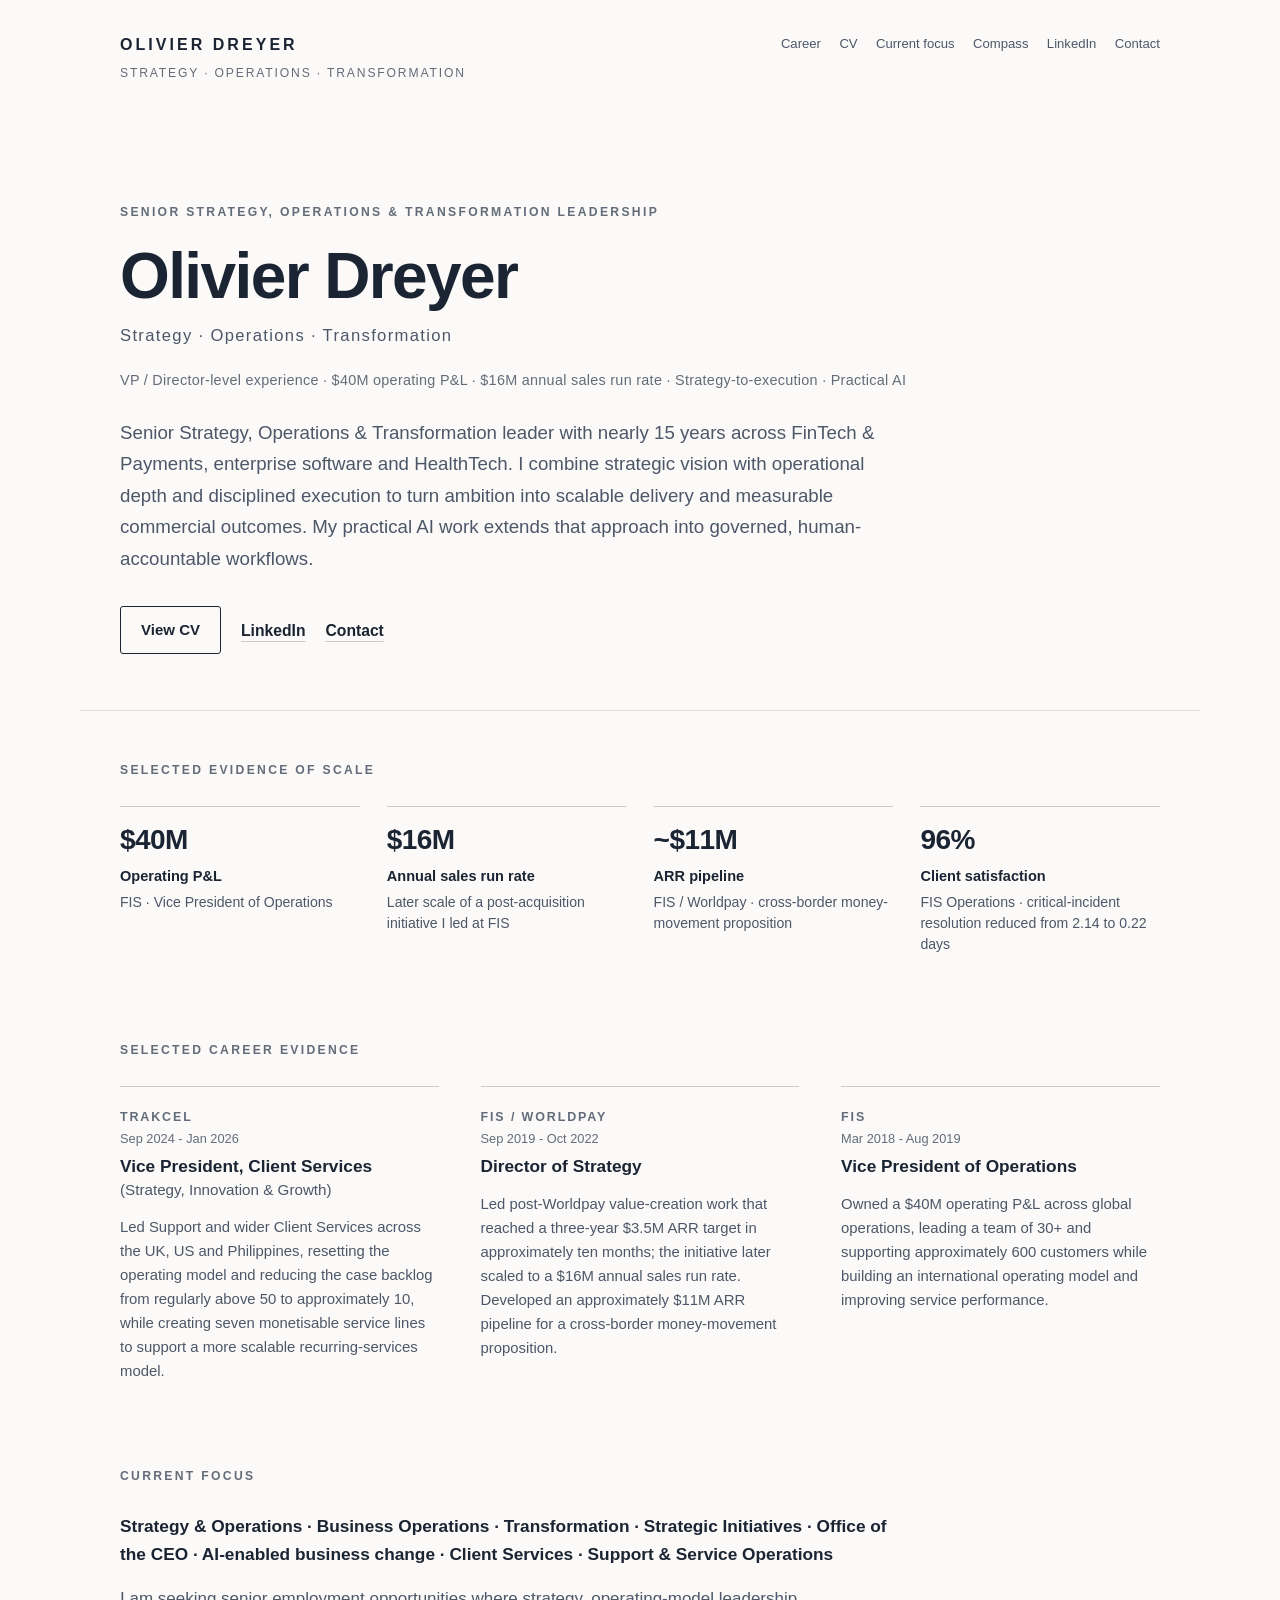
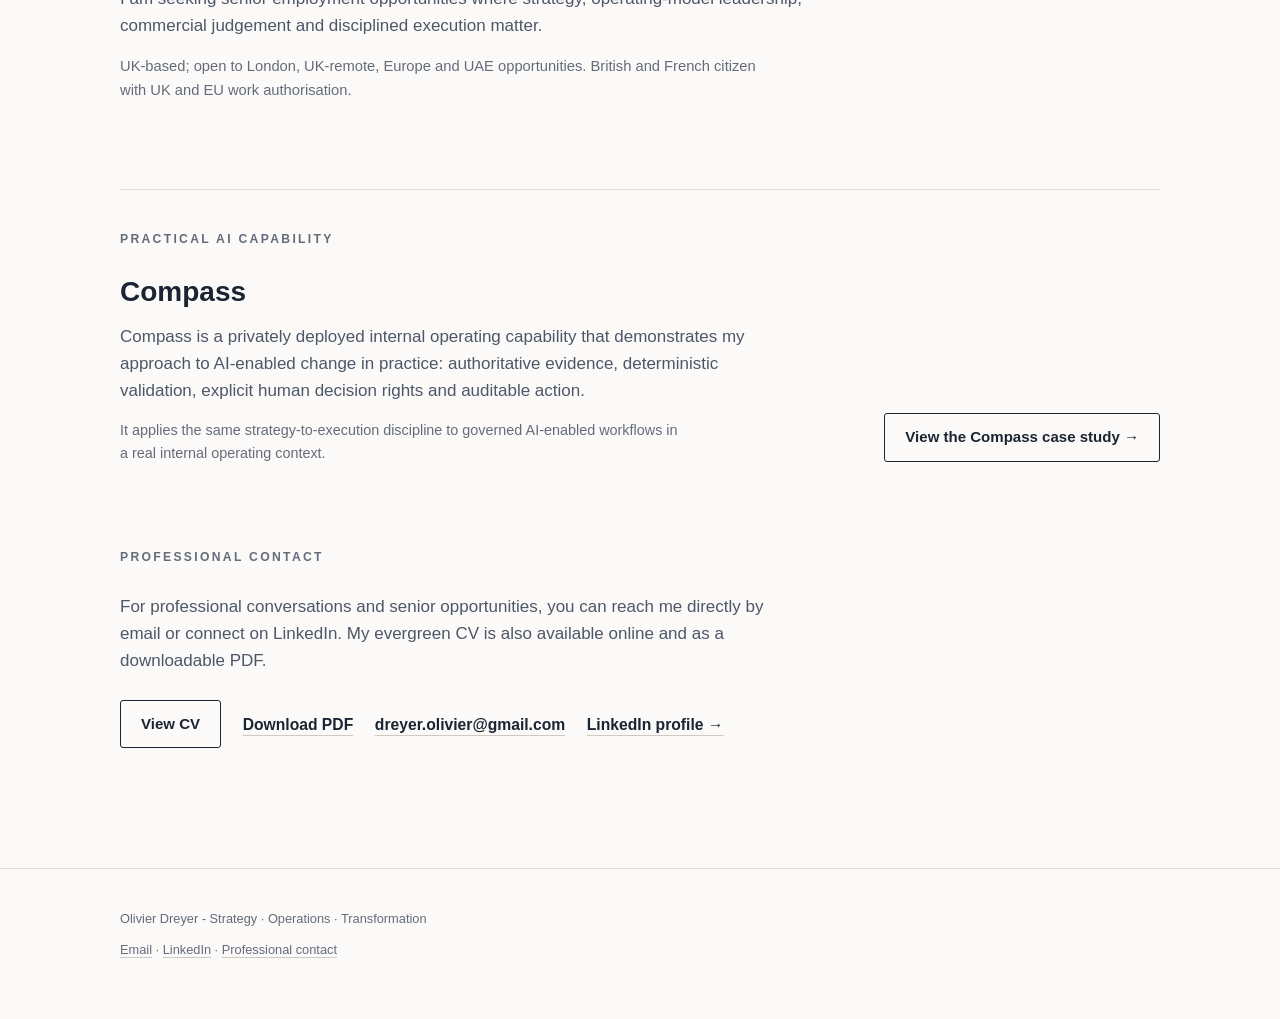
==== commit af079d36: "Refine Compass executive evidence on homepage" ====
--- a/index.html
+++ b/index.html
@@ -108,7 +108,7 @@
       <div>
         <p class="eyebrow">Practical AI capability</p>
         <h2 id="compass-card-heading">Compass</h2>
-        <p>Compass is supporting evidence of how I approach AI-enabled operational change: authoritative evidence, explicit decision rights, deterministic controls and human accountability before governed action.</p>
+        <p>Compass is a privately deployed internal operating capability that demonstrates my approach to AI-enabled change in practice: authoritative evidence, deterministic validation, explicit human decision rights and auditable action.</p>
         <p class="compass-card-note">It applies the same strategy-to-execution discipline to governed AI-enabled workflows in a real internal operating context.</p>
       </div>
       <p class="compass-card-action"><a class="button-link" href="/compass/">View the Compass case study &rarr;</a></p>
